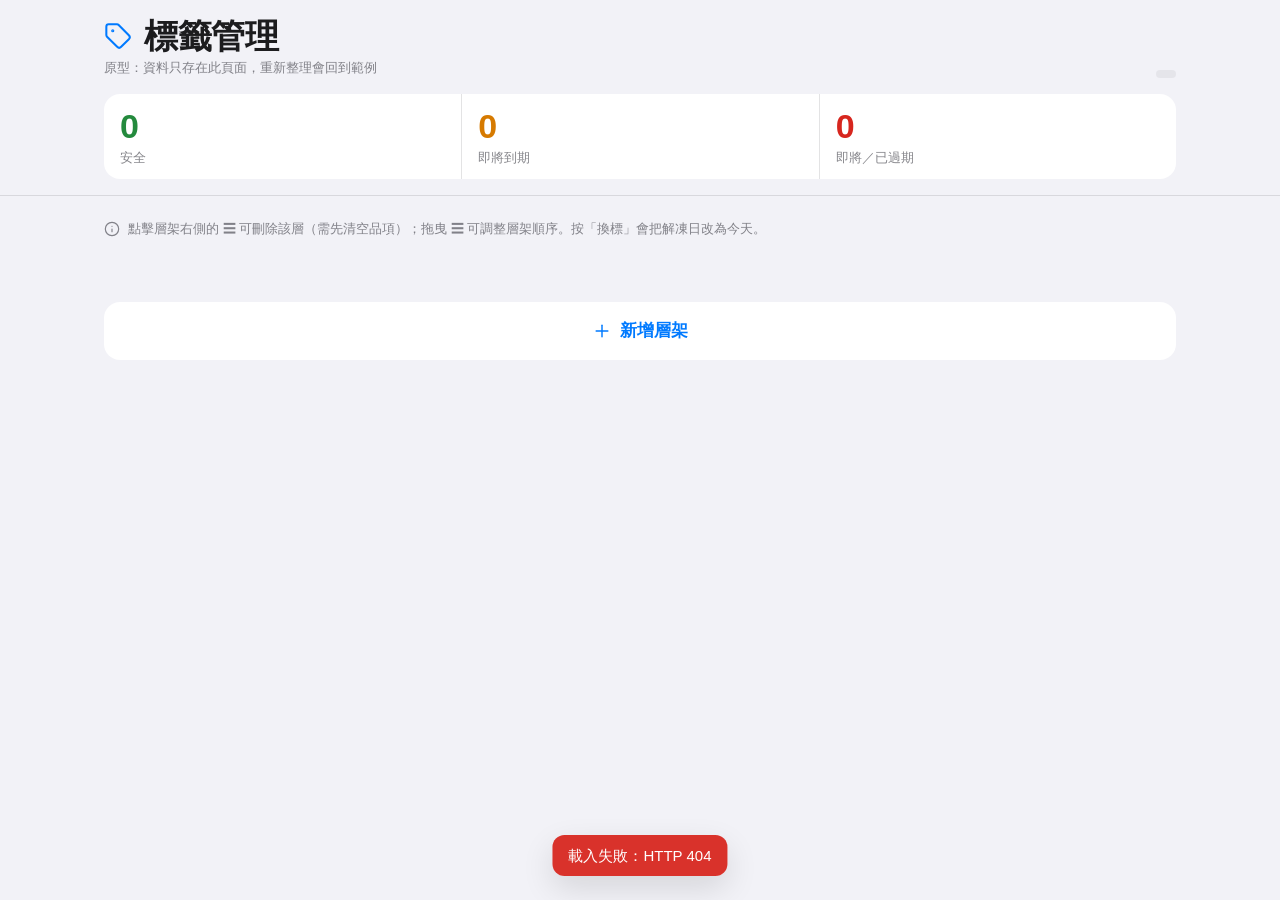
==== src/main/resources/static/index.html @ 20194723 "fix: 修復狀態統計計數邏輯 問題：render() 函數使用 it.status 計數，但 API 返回的狀態值為 "SAFE"、"WARN"、"FAIL"，而非 "green"、"yellow"" ====
<!DOCTYPE html>
<html lang="zh-TW">
<head>
<meta charset="UTF-8">
<meta name="viewport" content="width=device-width, initial-scale=1.0, viewport-fit=cover">
<meta name="color-scheme" content="light dark">
<title>標籤管理</title>
<style>
/* ---------- 色彩 Tokens（狀態色與黑色品名區為既定配色，不更動） ---------- */
:root{
  --bg:#F2F2F7;
  --surface:#FFFFFF;
  --surface-2:#F7F7FA;
  --label:#1C1C1E;
  --label-2:rgba(60,60,67,.62);
  --label-3:rgba(60,60,67,.32);
  --separator:rgba(60,60,67,.14);
  --fill:rgba(118,118,128,.10);
  --blue:#007AFF;
  --blue-d:#0062CC;
  --green:#34C759;  --green-d:#248A3D;
  --yellow:#FF9500; --yellow-d:#D67A00;
  --red:#FF3B30;    --red-d:#D7261E;
  --overlay:rgba(0,0,0,.25);
  --glass:rgba(255,255,255,.75);
  --radius-lg:16px;
  --radius-md:12px;
  --radius-sm:8px;
  --shadow-lift:0 12px 32px rgba(0,0,0,.12);
  color-scheme:light;
}
@media (prefers-color-scheme: dark){
  :root:not([data-theme="light"]){
    --bg:#1C1C1E;
    --surface:#2C2C2E;
    --surface-2:#242426;
    --label:#F2F2F7;
    --label-2:rgba(235,235,245,.62);
    --label-3:rgba(235,235,245,.30);
    --separator:rgba(84,84,88,.65);
    --fill:rgba(120,120,128,.24);
    --overlay:rgba(0,0,0,.4);
    --glass:rgba(44,44,46,.72);
    --shadow-lift:0 12px 32px rgba(0,0,0,.48);
    color-scheme:dark;
  }
}
:root[data-theme="dark"]{
  --bg:#1C1C1E;
  --surface:#2C2C2E;
  --surface-2:#242426;
  --label:#F2F2F7;
  --label-2:rgba(235,235,245,.62);
  --label-3:rgba(235,235,245,.30);
  --separator:rgba(84,84,88,.65);
  --fill:rgba(120,120,128,.24);
  --overlay:rgba(0,0,0,.4);
  --glass:rgba(44,44,46,.72);
  --shadow-lift:0 12px 32px rgba(0,0,0,.48);
  color-scheme:dark;
}

/* ---------- 基礎 ---------- */
*{box-sizing:border-box;margin:0;padding:0}
html,body{background:var(--bg)}
body{
  font-family:-apple-system,BlinkMacSystemFont,"SF Pro Display","SF Pro Text","PingFang TC","Noto Sans TC",sans-serif;
  font-size:16px;line-height:1.5;color:var(--label);
  -webkit-font-smoothing:antialiased;min-height:100vh;
}
button,input{font:inherit;color:inherit}
button{cursor:pointer;border:none;background:none;-webkit-tap-highlight-color:transparent}
button:focus-visible,input:focus-visible{outline:2px solid var(--blue);outline-offset:2px;border-radius:6px}
.hidden{display:none!important}
.busy button{pointer-events:none;opacity:.6}
.ico{width:20px;height:20px;flex:none;display:block}
.tabular{font-variant-numeric:tabular-nums}

/* ---------- 頂部 ---------- */
.topbar{
  position:sticky;top:0;z-index:50;background:var(--bg);
  border-bottom:.5px solid var(--separator);
  padding-top:env(safe-area-inset-top,0px);
}
.bar{max-width:1120px;margin:0 auto;padding:16px max(24px,env(safe-area-inset-right,0px)) 16px max(24px,env(safe-area-inset-left,0px));display:flex;flex-direction:column;gap:16px}
.title-row{display:flex;align-items:flex-end;justify-content:space-between;gap:16px;flex-wrap:wrap}
.brand{display:flex;align-items:center;gap:12px}
.brand .ico{color:var(--blue);width:28px;height:28px}
.brand h1{font-size:28px;line-height:34px;font-weight:700;letter-spacing:-.4px}
.proto{display:block;font-size:13px;color:var(--label-2);margin-top:2px}
.date{font-size:13px;font-weight:500;color:var(--label-2);background:var(--fill);padding:4px 10px;border-radius:var(--radius-sm);white-space:nowrap}

.counts{
  display:grid;grid-template-columns:repeat(3,1fr);
  background:var(--surface);border-radius:var(--radius-lg);overflow:hidden;
}
.count{padding:12px 16px;display:flex;flex-direction:column;gap:2px;align-items:flex-start}
.count + .count{border-left:.5px solid var(--separator)}
.count-num{font-size:28px;line-height:34px;font-weight:700;letter-spacing:-.4px;font-variant-numeric:tabular-nums}
.count-label{font-size:13px;color:var(--label-2)}
.count-num.green{color:var(--green-d)}
.count-num.yellow{color:var(--yellow-d)}
.count-num.red{color:var(--red-d)}

/* ---------- 主區 ---------- */
main{max-width:1120px;margin:0 auto;padding:24px max(24px,env(safe-area-inset-right,0px)) 64px max(24px,env(safe-area-inset-left,0px))}
.hint{display:flex;gap:8px;align-items:flex-start;font-size:13px;line-height:18px;color:var(--label-2);margin-bottom:24px}
.hint .ico{width:16px;height:16px;margin-top:1px}

#shelves{display:flex;flex-direction:column;gap:24px}
.empty{font-size:15px;color:var(--label-2);text-align:center;padding:48px 0}

/* 層架：分組列表樣式 */
.shelf{background:var(--surface);border-radius:var(--radius-lg);overflow:hidden;min-width:0}
.shelf-head{
  display:flex;align-items:center;justify-content:space-between;gap:12px;
  padding:12px 16px;border-bottom:.5px solid var(--separator);
}
.shelf-title{display:flex;align-items:baseline;gap:12px;min-width:0;flex-wrap:wrap}
.shelf-name{
  font-size:17px;font-weight:600;letter-spacing:-.2px;color:var(--label);
  background:transparent;border:0;border-bottom:1px solid transparent;border-radius:0;
  padding:4px 0;width:240px;max-width:100%;
}
.shelf-name:hover{border-bottom-color:var(--separator)}
.shelf-name:focus{border-bottom-color:var(--blue);outline:none}
.muted{font-size:13px;color:var(--label-2)}
.shelf-handle{
  width:32px;height:32px;display:grid;place-items:center;border-radius:var(--radius-sm);
  color:var(--label-2);cursor:grab;flex:none;
}
.shelf-handle:hover{background:var(--fill);color:var(--label)}
.shelf-handle:active{cursor:grabbing}
.shelf-handle .ico{width:20px;height:20px}
.shelf.dragging{opacity:.4}

.rack{
  padding:16px;display:flex;flex-wrap:wrap;gap:16px;min-height:188px;align-items:stretch;
  transition:background .2s ease;border-radius:0;
}
.rack.over{background:rgba(0,122,255,.06)}

/* 頁面切換：分段控制（iOS 風格） */
.pages{display:flex;align-items:center;gap:8px;margin:0 0 16px;overflow-x:auto;scrollbar-width:none}
.pages::-webkit-scrollbar{display:none}
.page-tab{
  flex:none;padding:6px 14px;border-radius:999px;background:var(--fill);
  color:var(--label-2);font-size:15px;font-weight:500;white-space:nowrap;
  transition:background .2s ease,color .2s ease,box-shadow .2s ease;
}
.page-tab{cursor:pointer;user-select:none}
.page-tab[aria-selected="true"]{background:var(--surface);color:var(--label);box-shadow:0 1px 3px rgba(0,0,0,.12)}
.pt-n{margin-left:6px;font-size:13px;opacity:.6}
.pt-input{
  width:7em;border:0;background:transparent;font:inherit;color:var(--label);
  text-align:center;outline:none;border-bottom:1px solid var(--blue);
}
.pt-input::placeholder{color:var(--label-3)}
.page-add{flex:none;padding:6px 12px;color:var(--blue);font-size:15px;font-weight:600;white-space:nowrap}
.page-del{flex:none;margin-left:auto;padding:6px 4px;color:var(--red-d);font-size:15px;font-weight:500;white-space:nowrap}

/* 品項卡：上方 30% 黑底白字；下方日期三行 */
.item-card{
  position:relative;
  width:200px;height:220px;max-width:100%;
  background:var(--surface);border:1.5px solid var(--separator);border-radius:var(--radius-md);
  overflow:hidden;display:flex;flex-direction:column;
  cursor:default;user-select:none;-webkit-user-select:none;-webkit-touch-callout:none;
  transition:opacity .2s ease,border-color .2s ease;
}
.item-card:hover{border-color:var(--label-3)}
.item-card.dragging{opacity:.4}
.item-card.green{border-color:rgba(52,199,89,.5)}
.item-card.yellow{border-color:rgba(255,149,0,.55)}
.item-card.red{border-color:rgba(255,59,48,.55)}

.ic-band{
  flex:0 0 30%;background:#000;color:#fff;
  display:flex;align-items:center;gap:8px;padding:0 4px 0 12px;min-width:0;
}
.ic-name{flex:1;min-width:0;font-size:16px;font-weight:600;line-height:1.3;white-space:nowrap;overflow:hidden}
.ic-label{font-size:13px;font-weight:500;opacity:.7}
.ic-spec{font-size:12px;font-weight:500;color:#8E8E93;white-space:nowrap}
.ic-x{
  width:28px;height:28px;display:grid;place-items:center;border-radius:50%;
  color:#fff;opacity:.6;flex:none;
}
.ic-x:hover{opacity:1;background:rgba(255,255,255,.14)}
.ic-x .ico{width:16px;height:16px}

.ic-body{flex:1;padding:12px;display:flex;flex-direction:column;justify-content:space-between;gap:8px;min-height:0}
.ic-dates{display:flex;flex-direction:column;gap:4px}
.ic-dates div{display:flex;align-items:baseline;gap:8px;font-size:13px;line-height:18px}
.ic-dates span{width:60px;flex:none;color:var(--label-2);white-space:nowrap}
.ic-dates b{font-weight:500;font-variant-numeric:tabular-nums;color:var(--label)}

.ic-foot{font-size:13px;font-weight:600;line-height:18px}
.ic-status.green{color:var(--green-d)}
.ic-status.yellow{color:var(--yellow-d)}
.ic-status.red{color:var(--red-d)}

.retag{
  width:100%;height:32px;border-radius:var(--radius-sm);
  background:var(--blue);color:#fff;font-size:15px;font-weight:600;
  transition:transform .15s ease,opacity .15s ease;
}
.retag:hover{background:var(--blue-d)}
.retag:active,.add-item:active,.add-shelf:active,.alert-btn:active,.text-btn:active{transform:scale(.97);opacity:.75}

.add-item{
  width:130px;height:220px;flex:none;
  border:1px dashed var(--label-3);border-radius:var(--radius-md);
  color:var(--blue);display:flex;flex-direction:column;align-items:center;justify-content:center;gap:8px;
  font-size:15px;font-weight:500;
  transition:transform .15s ease,background .2s ease;
}
.add-item:hover{background:rgba(0,122,255,.06)}

.add-shelf{
  width:100%;margin-top:24px;padding:16px;
  display:flex;align-items:center;justify-content:center;gap:8px;
  background:var(--surface);border-radius:var(--radius-lg);
  color:var(--blue);font-size:17px;font-weight:600;
  transition:transform .15s ease,opacity .15s ease;
}
.add-shelf:hover{background:var(--surface-2)}

/* ---------- 拖曳中的卡片與占位格 ---------- */
.slot{
  flex:none;border:1.5px dashed var(--label-3);border-radius:var(--radius-md);
  background:rgba(120,120,128,.08);
}
#drag-layer{position:fixed;inset:0;pointer-events:none;z-index:1500}
body.is-dragging,body.is-dragging *{user-select:none;-webkit-user-select:none;cursor:grabbing!important}
.lifted{
  position:fixed;left:0;top:0;margin:0;z-index:1500;
  transform-origin:0 0;pointer-events:none;
  box-shadow:0 22px 44px rgba(0,0,0,.28),0 6px 14px rgba(0,0,0,.18);
  transition:none;
}

/* ---------- 彈窗：底部面板（手機）／置中面板（桌面） ---------- */
.modal{
  position:fixed;inset:0;background:var(--overlay);
  backdrop-filter:blur(4px);-webkit-backdrop-filter:blur(4px);
  display:flex;align-items:flex-end;justify-content:center;z-index:1000;
  animation:fadeIn .25s ease-out;
}
.modal.closing{animation:fadeOut .2s ease-in forwards}
/* 玻璃面板：半透明、模糊背景、極淡白邊、柔和陰影 */
.sheet,.alert{
  background:var(--glass);
  backdrop-filter:blur(25px) saturate(180%);-webkit-backdrop-filter:blur(25px) saturate(180%);
  border:.5px solid rgba(255,255,255,.35);
  box-shadow:0 10px 36px rgba(0,0,0,.16);
  animation:modalIn .3s cubic-bezier(.34,1.3,.64,1);
}
.modal.closing .sheet,.modal.closing .alert{animation:modalOut .2s ease-in forwards}
@keyframes fadeIn{from{opacity:0}to{opacity:1}}
@keyframes fadeOut{from{opacity:1}to{opacity:0}}
@keyframes modalIn{from{opacity:0;transform:scale(.92)}to{opacity:1;transform:none}}
@keyframes modalOut{from{opacity:1;transform:none}to{opacity:0;transform:scale(.96)}}
.sheet{
  width:100%;max-width:520px;
  border-radius:20px 20px 0 0;
  padding-bottom:env(safe-area-inset-bottom,0px);overflow:hidden;
}
.sheet-bar{
  display:grid;grid-template-columns:1fr auto 1fr;align-items:center;
  padding:12px 16px;background:transparent;border-bottom:.5px solid var(--separator);
}
.sheet-bar h3{font-size:17px;font-weight:600;text-align:center}
.sheet-bar .text-btn:last-child{justify-self:end}
.text-btn{font-size:17px;color:var(--blue);padding:4px 0;border-radius:6px}
.text-btn.strong{font-weight:600}
.sheet-body{padding:16px;display:flex;flex-direction:column;gap:8px}
.group{background:var(--surface);border-radius:var(--radius-lg);overflow:hidden}
.field + .field{border-top:.5px solid var(--separator)}
.row{display:flex;align-items:center;gap:12px;padding:0 16px;min-height:48px}
.row label{font-size:16px;color:var(--label);white-space:nowrap;flex:none}
.row input{
  flex:1;min-width:0;border:0;background:transparent;font-size:16px;text-align:right;
  padding:12px 0;outline:none;color:var(--label);
}
.row input::placeholder{color:var(--label-3)}
.row input:focus{color:var(--label)}
.field:focus-within .row label{color:var(--blue)}
.unit{font-size:16px;color:var(--label-2);flex:none}
.err{display:block;font-size:13px;line-height:18px;color:var(--red-d);padding:0 16px 8px}
.err:empty{display:none}
.field.invalid .row input{color:var(--red-d)}
.hint-row{padding:8px 16px 0;font-size:13px;color:var(--label-2)}

/* 確認視窗：iOS Alert */
#ask{align-items:center;padding:16px}
.alert{min-width:270px;max-width:calc(100vw - 32px);border-radius:20px;overflow:hidden;text-align:center}
.alert-msg{padding:20px 16px;font-size:15px;line-height:1.4;white-space:nowrap;overflow:hidden;font-weight:600}
.alert-actions{display:grid;grid-template-columns:1fr 1fr;border-top:.5px solid var(--separator)}
.alert-btn{padding:12px 0;font-size:17px;color:var(--blue)}
.alert-btn + .alert-btn{border-left:.5px solid var(--separator)}
.alert-btn.strong{font-weight:600}
.alert-btn.destructive{color:var(--red-d)}

/* 提示：HUD 膠囊 */
.toast{
  position:fixed;left:50%;bottom:calc(24px + env(safe-area-inset-bottom,0px));
  transform:translateX(-50%);
  background:rgba(28,28,30,.92);color:#fff;
  padding:10px 16px;border-radius:var(--radius-md);
  font-size:15px;font-weight:500;line-height:1.4;text-align:center;
  max-width:calc(100vw - 32px);box-shadow:var(--shadow-lift);z-index:2000;
  transition:opacity .2s ease,transform .2s ease;
}
.toast.success{background:rgba(36,138,61,.94)}
.toast.error{background:rgba(215,38,30,.94)}
.toast.hidden{opacity:0;transform:translate(-50%,8px);pointer-events:none;display:block!important}

/* ---------- 桌面版 ---------- */
@media (min-width:640px){
  .modal{align-items:center;padding:24px}
  .sheet{border-radius:20px}
  .brand h1{font-size:34px;line-height:40px}
  .count-num{font-size:34px;line-height:40px}
}

/* ---------- 手機版 ---------- */
@media (max-width:600px){
  .bar{padding:12px 16px}
  main{padding:16px 16px 48px}
  .brand h1{font-size:24px;line-height:30px}
  .count{padding:12px}
  .count-num{font-size:24px;line-height:30px}
  .count-label{font-size:12px}
  .shelf-title{flex:1;min-width:0;flex-wrap:nowrap}
  .shelf-name{width:auto;flex:1;min-width:0}
  .shelf-head{flex-wrap:nowrap}
  .item-card{width:100%}
  .add-item{width:100%;height:auto;min-height:64px;flex-direction:row}
  .rack{padding:12px;gap:12px}
}
@media (prefers-reduced-motion:reduce){*{transition:none!important;animation:none!important}}
</style>
</head>
<body>

<header class="topbar">
  <div class="bar">
    <div class="title-row">
      <div>
        <div class="brand">
          <svg class="ico" viewBox="0 0 24 24" fill="none" stroke="currentColor" stroke-width="1.75" stroke-linecap="round" stroke-linejoin="round" aria-hidden="true"><path d="M12.586 2.586A2 2 0 0 0 11.172 2H4a2 2 0 0 0-2 2v7.172a2 2 0 0 0 .586 1.414l8.704 8.704a2.426 2.426 0 0 0 3.42 0l6.58-6.58a2.426 2.426 0 0 0 0-3.42z"/><circle cx="7.5" cy="7.5" r=".5" fill="currentColor"/></svg>
          <h1>標籤管理</h1>
        </div>
        <span class="proto">原型：資料只存在此頁面，重新整理會回到範例</span>
      </div>
      <div class="date" id="today"></div>
    </div>
    <div class="counts" role="group" aria-label="狀態統計">
      <div class="count"><span class="count-num green tabular" id="cnt-green">0</span><span class="count-label">安全</span></div>
      <div class="count"><span class="count-num yellow tabular" id="cnt-yellow">0</span><span class="count-label">即將到期</span></div>
      <div class="count"><span class="count-num red tabular" id="cnt-red">0</span><span class="count-label">即將／已過期</span></div>
    </div>
  </div>
</header>

<main>
  <p class="hint">
    <svg class="ico" viewBox="0 0 24 24" fill="none" stroke="currentColor" stroke-width="1.75" stroke-linecap="round" stroke-linejoin="round" aria-hidden="true"><circle cx="12" cy="12" r="10"/><path d="M12 16v-4"/><path d="M12 8h.01"/></svg>
    <span>點擊層架右側的 ☰ 可刪除該層（需先清空品項）；拖曳 ☰ 可調整層架順序。按「換標」會把解凍日改為今天。</span>
  </p>
  <nav class="pages" id="pages" aria-label="頁面"></nav>
  <div id="shelves"></div>
  <button id="btn-add-shelf" class="add-shelf" type="button">
    <svg class="ico" viewBox="0 0 24 24" fill="none" stroke="currentColor" stroke-width="1.75" stroke-linecap="round" stroke-linejoin="round" aria-hidden="true"><path d="M5 12h14"/><path d="M12 5v14"/></svg>
    <span>新增層架</span>
  </button>
</main>

<!-- 新增層架（先命名才建立） -->
<div id="shelf-modal" class="modal hidden" role="dialog" aria-modal="true" aria-labelledby="shelf-title">
  <div class="sheet">
    <div class="sheet-bar">
      <button type="button" class="text-btn" data-close-shelf>取消</button>
      <h3 id="shelf-title">新增層架</h3>
      <button type="submit" form="shelf-form" class="text-btn strong">建立</button>
    </div>
    <form id="shelf-form" class="sheet-body" novalidate>
      <div class="group">
        <div class="field">
          <div class="row">
            <label for="s-name">將此層架命名為</label>
            <input id="s-name" maxlength="20" placeholder="例如：冷藏上層" autocomplete="off">
          </div>
          <small class="err" id="e-shelf"></small>
        </div>
      </div>
    </form>
  </div>
</div>

<!-- 新增品項 -->
<div id="add" class="modal hidden" role="dialog" aria-modal="true" aria-labelledby="add-title">
  <div class="sheet">
    <div class="sheet-bar">
      <button type="button" class="text-btn" data-close>取消</button>
      <h3 id="add-title">新增品項</h3>
      <button type="submit" form="add-form" class="text-btn strong">新增</button>
    </div>
    <form id="add-form" class="sheet-body" novalidate>
      <div class="group">
        <div class="field">
          <div class="row">
            <label for="f-name">品名</label>
            <input id="f-name" maxlength="30" placeholder="例如：火腿、BBQ醬" autocomplete="off">
          </div>
          <small class="err" id="e-name"></small>
        </div>
        <div class="field">
          <div class="row">
            <label for="f-thaw">解凍天數（解）</label>
            <input id="f-thaw" type="text" inputmode="numeric" maxlength="3" value="1">
            <span class="unit">天</span>
          </div>
          <small class="err" id="e-thaw"></small>
        </div>
        <div class="field">
          <div class="row">
            <label for="f-keep">保存天數（放）</label>
            <input id="f-keep" type="text" inputmode="numeric" maxlength="3" value="2">
            <span class="unit">天</span>
          </div>
          <small class="err" id="e-keep"></small>
        </div>
      </div>
    </form>
  </div>
</div>

<!-- 確認視窗 -->
<div id="ask" class="modal hidden" role="dialog" aria-modal="true">
  <div class="alert">
    <p id="ask-msg" class="alert-msg"></p>
    <div class="alert-actions">
      <button id="ask-cancel" class="alert-btn" type="button">取消</button>
      <button id="ask-ok" class="alert-btn strong" type="button">確定</button>
    </div>
  </div>
</div>

<div id="drag-layer"></div>
<div id="toast" class="toast hidden" role="status"></div>

<script>
(function () {
  const $ = s => document.querySelector(s);
  const pad = n => String(n).padStart(2, '0');
  const DAY = 864e5;
  const esc = s => String(s).replace(/[&<>"']/g, c => ({'&':'&amp;','<':'&lt;','>':'&gt;','"':'&quot;',"'":'&#39;'}[c]));

  const svg = body => `<svg class="ico" viewBox="0 0 24 24" fill="none" stroke="currentColor" stroke-width="1.75" stroke-linecap="round" stroke-linejoin="round" aria-hidden="true">${body}</svg>`;
  const ICON = {
    plus: svg('<path d="M5 12h14"/><path d="M12 5v14"/>'),
    x: svg('<path d="M18 6 6 18"/><path d="m6 6 12 12"/>'),
    handle: svg('<path d="M4 7h16"/><path d="M4 12h16"/><path d="M4 17h16"/>'),
  };

  /* ---------- API 資料（由後端提供） ---------- */
  let todayStr = '';
  let shelves = [];
  let items = [];

  async function apiCall(method, url, body = null) {
    const opts = {
      method,
      headers: { 'Content-Type': 'application/json' }
    };
    if (body) opts.body = JSON.stringify(body);
    const res = await fetch(url, opts);
    if (!res.ok) {
      const err = await res.json().catch(() => ({}));
      throw new Error(err.error || err.message || `HTTP ${res.status}`);
    }
    if (res.status === 204 || res.headers.get('content-length') === '0') {
      return null;
    }
    return res.json();
  }

  async function loadData() {
    try {
      const [shelfData, statusData] = await Promise.all([
        apiCall('GET', '/api/shelves'),
        apiCall('GET', '/api/status/summary'),
      ]);
      todayStr = statusData.today;
      shelves = shelfData;
      items = shelfData.flatMap(s => s.items || []);
      render();
    } catch (err) {
      toast(`載入失敗：${err.message}`, 'error');
    }
  }

  setInterval(() => loadData(), 60000);

  let shelfDragId = null;
  let busy = false;
  let addShelfId = null;

  /* ---------- 操作輔助 ---------- */
  let toastTimer = null;
  function toast(msg, type = 'info') {
    const el = $('#toast');
    el.textContent = msg;
    el.className = `toast ${type}`;
    clearTimeout(toastTimer);
    toastTimer = setTimeout(() => { el.className = 'toast hidden'; }, 2800);
  }

  async function run(fn) {
    if (busy) return;
    busy = true;
    document.body.classList.add('busy');
    try {
      await fn();
    } catch (err) {
      toast(err.message || '操作失敗', 'error');
      busy = false;
      document.body.classList.remove('busy');
      return;
    }
    busy = false;
    document.body.classList.remove('busy');
    await loadData();
  }

  // 確認視窗文字不換行：放不下就逐步縮小字級，仍不夠則省略
  function fitAlert() {
    const el = $('#ask-msg');
    let fs = 15;
    el.style.fontSize = fs + 'px';
    while (el.scrollWidth > el.clientWidth && fs > 11) {
      fs -= 1;
      el.style.fontSize = fs + 'px';
    }
  }

  // 彈窗開關：開啟淡入＋縮放；關閉淡出＋微縮。關閉期間鎖住背景捲動
  function showModal(el) {
    clearTimeout(el._hideT);
    el.classList.remove('closing', 'hidden');
    document.body.style.overflow = 'hidden';
  }
  function hideModal(el) {
    if (el.classList.contains('hidden') || el.classList.contains('closing')) return;
    el.classList.add('closing');
    el._hideT = setTimeout(() => {
      el.classList.remove('closing');
      el.classList.add('hidden');
      document.body.style.overflow = '';
    }, 200);
  }

  function ask(msg, okText) {
    return new Promise(resolve => {
      $('#ask-msg').textContent = msg;
      const okBtn = $('#ask-ok');
      const cancelBtn = $('#ask-cancel');
      okBtn.textContent = okText;
      okBtn.classList.toggle('destructive', okText === '刪除');
      showModal($('#ask'));
      fitAlert();
      okBtn.focus();
      const done = v => {
        hideModal($('#ask'));
        okBtn.onclick = null;
        cancelBtn.onclick = null;
        resolve(v);
      };
      okBtn.onclick = () => done(true);
      cancelBtn.onclick = () => done(false);
    });
  }

  async function moveItem(id, targetShelfId, targetIndex) {
    const item = items.find(i => i.id === id);
    if (!item) return;

    await apiCall('PUT', '/api/items/move', {
      itemId: id,
      targetShelfId,
      targetIndex
    });

    const shelfData = await apiCall('GET', '/api/shelves');
    shelves = shelfData;
    items = shelfData.flatMap(s => s.items || []);
  }


  function render() {
    $('#today').textContent = `今天 ${todayStr.slice(5).replace('-', '/')}`;

    const c = { green: 0, yellow: 0, red: 0 };
    items.forEach(it => {
      const key = it.statusColor.toLowerCase();
      c[key]++;
    });
    $('#cnt-green').textContent = c.green;
    $('#cnt-yellow').textContent = c.yellow;
    $('#cnt-red').textContent = c.red;

    const box = $('#shelves');
    box.innerHTML = '';

    shelves.forEach(s => {
      const list = items.filter(it => it.shelfId === s.id);
      const sec = document.createElement('section');
      sec.className = 'shelf';
      sec.dataset.shelfId = s.id;
      sec.innerHTML = `
        <div class="shelf-head">
          <div class="shelf-title">
            <input class="shelf-name" maxlength="20" value="${esc(s.name)}" aria-label="層架名稱" title="點擊可改名">
          </div>
          <button type="button" class="shelf-handle" title="拖曳可調整順序；點擊可刪除此層" aria-label="拖曳排序或刪除此層">${ICON.handle}</button>
        </div>
        <div class="rack" data-shelf-id="${esc(s.id)}"></div>`;

      // 改名：不可留空
      const nameIn = sec.querySelector('.shelf-name');
      nameIn.addEventListener('change', () => {
        const v = nameIn.value.trim();
        if (!v) {
          toast('層架名稱不可為空', 'error');
          nameIn.value = s.name;
          return;
        }
        run(async () => {
          await apiCall('PUT', `/api/shelves/${s.id}/name`, { name: v });
        });
      });
      nameIn.addEventListener('keydown', e => { if (e.key === 'Enter') nameIn.blur(); });

      const handle = sec.querySelector('.shelf-handle');

      // 刪除層架：點擊 ☰；有品項時擋下
      handle.addEventListener('click', async () => {
        if (suppressClick) return;
        if (list.length) {
          toast(`「${s.name}」仍有 ${list.length} 個品項，請先移走或刪除`, 'error');
          return;
        }
        if (!await ask(`確定要刪除「${s.name}」嗎？`, '刪除')) return;
        await run(async () => {
          await apiCall('DELETE', `/api/shelves/${s.id}`);
          toast(`已刪除「${s.name}」`, 'success');
        });
      });

      // 品項陳列區
      const rack = sec.querySelector('.rack');
      list.forEach(it => rack.appendChild(itemCard(it)));

      const add = document.createElement('button');
      add.type = 'button';
      add.className = 'add-item';
      add.innerHTML = `${ICON.plus}<span>新增品項</span>`;
      add.addEventListener('click', () => openAdd(s.id, s.name));
      rack.appendChild(add);

      box.appendChild(sec);
    });

    if (shelves.length === 0) {
      box.innerHTML = '<p class="empty">目前沒有層架，請點下方「新增層架」。</p>';
    }
    fitNames();
  }


  // 名稱不換行：太長就逐步縮小字級，直到放得進一行
  function fitNames() {
    document.querySelectorAll('.ic-name').forEach(el => {
      let fs = 16;
      el.style.fontSize = fs + 'px';
      while (el.scrollWidth > el.clientWidth && fs > 10) {
        fs -= 1;
        el.style.fontSize = fs + 'px';
      }
    });
  }

  function itemCard(it) {
    const c = document.createElement('div');
    c.className = `item-card ${it.status}`;
    c.dataset.id = it.id;
    c.innerHTML = `
      <div class="ic-band">
        <span class="ic-name" title="${esc(it.name)}"><span class="ic-label">品名：</span>${esc(it.name)} <span class="ic-spec">解${it.thawDays}放${it.keepDays}</span></span>
        <button type="button" class="ic-x" title="刪除品項" aria-label="刪除 ${esc(it.name)}">${ICON.x}</button>
      </div>
      <div class="ic-body">
        <div class="ic-dates">
          <div><span>解凍日期</span><b>${it.thawDate.slice(5).replace('-', '/')}</b></div>
          <div><span>使用日期</span><b>${it.openDate.slice(5).replace('-', '/')}</b></div>
          <div><span>丟棄日期</span><b>${it.discardDate.slice(5).replace('-', '/')}</b></div>
        </div>
        <div>
          <button type="button" class="retag">換標</button>
        </div>
        <div class="ic-foot"><span class="ic-status ${it.status}">${it.statusText}</span></div>
      </div>`;

    c.querySelector('.retag').addEventListener('click', async () => {
      if (!await ask(`將「${it.name}」換標為今天（${todayStr}）？`, '換標')) return;
      await run(async () => {
        await apiCall('PUT', `/api/items/${it.id}/retag`);
        toast(`已完成「${it.name}」換標`, 'success');
      });
    });

    const delItem = async () => {
      if (!await ask(`確定要刪除品項「${it.name}」嗎？`, '刪除')) return;
      await run(async () => {
        await apiCall('DELETE', `/api/items/${it.id}`);
        toast(`已刪除「${it.name}」`, 'success');
      });
    };
    c.querySelector('.ic-x').addEventListener('click', delItem);
    return c;
  }

  /* ---------- 新增品項 ---------- */
  function openAdd(shelfId, shelfName) {
    addShelfId = shelfId;
    $('#add-title').textContent = `新增至「${shelfName}」`;
    $('#f-name').value = '';
    $('#f-thaw').value = '1';
    $('#f-keep').value = '2';
    showErrors({});
    showModal($('#add'));
    setTimeout(() => $('#f-name').focus(), 0);
  }
  function closeAdd() {
    hideModal($('#add'));
  }
  function showErrors(errs) {
    $('#e-name').textContent = errs.name || '';
    $('#e-thaw').textContent = errs.thaw || '';
    $('#e-keep').textContent = errs.keep || '';
    $('#f-name').closest('.field').classList.toggle('invalid', !!errs.name);
    $('#f-thaw').closest('.field').classList.toggle('invalid', !!errs.thaw);
    $('#f-keep').closest('.field').classList.toggle('invalid', !!errs.keep);
  }

  $('#add-form').addEventListener('submit', async e => {
    e.preventDefault();
    const name = $('#f-name').value.trim();
    const thawS = $('#f-thaw').value.trim();
    const keepS = $('#f-keep').value.trim();
    const errs = {};
    if (!name) errs.name = '請輸入品名';
    else if ([...name].length > 30) errs.name = '品名最多 30 個字';
    if (!/^\d+$/.test(thawS) || +thawS > 30) errs.thaw = '解凍天數請填 0–30 的整數';
    if (!/^\d+$/.test(keepS) || +keepS > 365) errs.keep = '保存天數請填 0–365 的整數';
    showErrors(errs);
    if (Object.keys(errs).length) return;

    const shelfId = addShelfId;
    closeAdd();
    await run(async () => {
      await apiCall('POST', `/api/shelves/${shelfId}/items`, {
        name,
        thawDays: +thawS,
        keepDays: +keepS
      });
      toast(`已新增「${name}」`, 'success');
    });
  });

  document.querySelectorAll('[data-close]').forEach(b => b.addEventListener('click', closeAdd));
  $('#ask').addEventListener('click', e => { if (e.target.id === 'ask') $('#ask-cancel').click(); });
  $('#add').addEventListener('click', e => { if (e.target.id === 'add') closeAdd(); });
  ['#f-name', '#f-thaw', '#f-keep'].forEach(sel => {
    $(sel).addEventListener('input', () => showErrors({}));
  });

  /* ---------- 新增層架（先命名才建立） ---------- */
  function openShelfModal() {
    $('#s-name').value = '';
    $('#e-shelf').textContent = '';
    $('#s-name').closest('.field').classList.remove('invalid');
    showModal($('#shelf-modal'));
    setTimeout(() => $('#s-name').focus(), 0);
  }
  function closeShelfModal() {
    hideModal($('#shelf-modal'));
  }

  $('#btn-add-shelf').addEventListener('click', openShelfModal);
  document.querySelectorAll('[data-close-shelf]').forEach(b => b.addEventListener('click', closeShelfModal));
  $('#shelf-modal').addEventListener('click', e => { if (e.target.id === 'shelf-modal') closeShelfModal(); });
  $('#s-name').addEventListener('input', () => {
    $('#e-shelf').textContent = '';
    $('#s-name').closest('.field').classList.remove('invalid');
  });

  $('#shelf-form').addEventListener('submit', async e => {
    e.preventDefault();
    const name = $('#s-name').value.trim();
    let err = '';
    if (!name) err = '請輸入層架名稱';
    else if ([...name].length > 20) err = '層架名稱最多 20 個字';
    if (err) {
      $('#e-shelf').textContent = err;
      $('#s-name').closest('.field').classList.add('invalid');
      return;
    }
    closeShelfModal();
    await run(async () => {
      await apiCall('POST', '/api/shelves', { name });
      toast(`已新增「${name}」`, 'success');
    });
    const all = document.querySelectorAll('.shelf');
    if (all.length) all[all.length - 1].scrollIntoView({ behavior: 'smooth', block: 'center' });
  });

  /* ---------- 層架拖曳放置：依指標位置決定插入順序 ---------- */
  /* ---------- 拖曳（卡片與層架）：指標事件＋自動捲動 ----------
     觸控：長按 450ms 拉起；滑鼠：按住移動即拉起。
     拖曳中：被拖物以 fixed 圖層跟隨指標，原位留下虛線占位格；其他項目以 FLIP 滑開。
     位置判斷用版面座標（offset），不受滑動動畫影響；靠近畫面上下邊緣會自動捲動。 */
  const dragLayer = $('#drag-layer');
  const LONG_PRESS_MS = 450;
  const LIFT_SCALE = 1.12;
  const EDGE = 90;          // 距離畫面上下邊緣多少 px 開始自動捲動
  const MAX_SCROLL = 18;    // 每幀最多捲動的 px
  let pend = null;          // 按下後尚未確定是拖曳或捲動
  let drag = null;          // 拖曳中
  let suppressClick = false;

  function cancelPend() {
    if (pend && pend.timer) clearTimeout(pend.timer);
    pend = null;
  }

  // 版面座標：相對於 body，不含 transform（動畫中也穩定）
  function layoutBox(el) {
    let x = 0, y = 0, n = el;
    while (n && n !== document.body) { x += n.offsetLeft; y += n.offsetTop; n = n.offsetParent; }
    return { x, y, w: el.offsetWidth, h: el.offsetHeight };
  }
  function toLayout(clientX, clientY) {
    const o = document.body.getBoundingClientRect();
    return { x: clientX + scrollX - o.left - scrollX, y: clientY + scrollY - o.top - scrollY };
  }

  // 其他卡片位置改變時，從舊位置滑到新位置（FLIP）
  function flip(mutate, sel = '.item-card') {
    const els = [...document.querySelectorAll(`${sel}:not(.lifted):not(.dragging)`)];
    const first = new Map(els.map(c => [c, c.getBoundingClientRect()]));
    mutate();
    els.forEach(c => {
      const a = first.get(c);
      const b = c.getBoundingClientRect();
      const dx = a.left - b.left;
      const dy = a.top - b.top;
      if (Math.abs(dx) < 0.5 && Math.abs(dy) < 0.5) return;
      c.animate(
        [{ transform: `translate(${dx}px, ${dy}px)` }, { transform: 'translate(0, 0)' }],
        { duration: 280, easing: 'cubic-bezier(.2,.8,.2,1)' }
      );
    });
  }

  // 卡片：指標在層架內時，插入點為其後的卡片（或「新增品項」按鈕）
  function insertPointFor(rack, lx, ly) {
    for (const c of rack.querySelectorAll('.item-card')) {
      const b = layoutBox(c);
      if (ly < b.y) return c;
      if (ly <= b.y + b.h && lx < b.x + b.w / 2) return c;
    }
    return rack.querySelector('.add-item');
  }

  // 層架：指標在哪一層的中線之上，就插在那層之前
  function shelfBefore(ly) {
    for (const s of document.querySelectorAll('#shelves > .shelf:not(.lifted)')) {
      const b = layoutBox(s);
      if (ly < b.y + b.h / 2) return s;
    }
    return null;
  }

  function placeSlot(d, container, before, sel) {
    if (d.slot.parentNode === container && d.slot.nextSibling === before) return;
    flip(() => container.insertBefore(d.slot, before), sel);
  }

  function setOver(d, rack) {
    if (d.overRack === rack) return;
    if (d.overRack) d.overRack.classList.remove('over');
    if (rack) rack.classList.add('over');
    d.overRack = rack;
  }

  function place(d) {
    const lp = toLayout(d.px, d.py);
    if (d.kind === 'shelf') {
      placeSlot(d, $('#shelves'), shelfBefore(lp.y), '.shelf');
      return;
    }
    const under = document.elementFromPoint(d.px, d.py);
    const rack = under ? under.closest('.rack') : null;
    if (rack) {
      placeSlot(d, rack, insertPointFor(rack, lp.x, lp.y), '.item-card');
    } else {
      placeSlot(d, d.parent0, d.before0, '.item-card');   // 不在任何層架上：回到原位
    }
    setOver(d, rack);
  }

  // 每幀：自動捲動、跟隨指標、更新占位格
  function tick() {
    if (!drag) return;
    drag.raf = requestAnimationFrame(tick);
    let dy = 0;
    if (drag.py < EDGE) dy = -MAX_SCROLL * (EDGE - drag.py) / EDGE;
    else if (drag.py > innerHeight - EDGE) dy = MAX_SCROLL * (drag.py - (innerHeight - EDGE)) / EDGE;
    if (dy) window.scrollBy(0, dy);
    const s = drag.scale;
    drag.el.style.transform =
      `translate3d(${drag.px - drag.offX * s}px, ${drag.py - drag.offY * s}px, 0) scale(${s})`;
    place(drag);
  }

  function beginLift(kind, el, x, y, rect) {
    const cs = getComputedStyle(el);
    const parent0 = el.parentNode;
    const before0 = el.nextSibling;
    const slot = document.createElement('div');
    slot.className = 'slot';
    slot.style.width = rect.width + 'px';
    slot.style.height = rect.height + 'px';
    if (kind === 'shelf') {
      slot.style.borderRadius = 'var(--radius-lg)';
      slot.style.margin = cs.margin;
    }
    parent0.insertBefore(slot, el);          // 占位格先佔住原位，版面不跳動
    el.style.width = rect.width + 'px';
    el.style.height = rect.height + 'px';
    el.style.left = '0px';
    el.style.top = '0px';
    el.classList.add('lifted');
    dragLayer.appendChild(el);
    document.body.classList.add('is-dragging');
    drag = {
      kind, el, slot, parent0, before0,
      scale: kind === 'item' ? LIFT_SCALE : 1,
      offX: x - rect.left, offY: y - rect.top,
      px: x, py: y, raf: null, overRack: null,
    };
    tick();
  }

  function endDrag() {
    const d = drag;
    drag = null;
    if (d.raf != null) cancelAnimationFrame(d.raf);
    setOver(d, null);
    document.body.classList.remove('is-dragging');
    suppressClick = true;                    // 拖曳結束後不要觸發層架 ☰ 的刪除點擊
    setTimeout(() => { suppressClick = false; }, 300);

    const r = d.slot.getBoundingClientRect();
    const settle = d.el.animate(
      [
        { transform: d.el.style.transform },
        { transform: `translate3d(${r.left}px, ${r.top}px, 0) scale(1)` },
      ],
      { duration: 360, easing: 'cubic-bezier(.34,1.4,.64,1)' }
    );
    settle.onfinish = () => {
      let idx = 0;
      for (let n = d.slot.previousSibling; n; n = n.previousSibling) {
        if (n.classList && n.classList.contains(d.kind === 'item' ? 'item-card' : 'shelf')) idx++;
      }
      const id = d.el.dataset.id || d.el.dataset.shelfId;
      const shelfId = d.kind === 'item' ? d.slot.parentNode.dataset.shelfId : null;
      d.el.remove();
      d.slot.remove();
      if (d.kind === 'item') {
        run(async () => {
          await moveItem(id, shelfId, idx);
        });
      } else {
        run(async () => {
          await apiCall('PUT', '/api/shelves/move', {
            shelfId: id,
            targetIndex: idx
          });
          const shelfData = await apiCall('GET', '/api/shelves');
          shelves = shelfData;
          items = shelfData.flatMap(s => s.items || []);
        });
      }
    };
  }

  function onDown(e) {
    if (drag || e.button !== 0) return;
    let kind, el;
    const handle = e.target.closest('.shelf-handle');
    if (handle) {
      kind = 'shelf';
      el = handle.closest('.shelf');
    } else {
      if (e.target.closest('button, input, textarea')) return;   // 按鈕與輸入框照常運作
      el = e.target.closest('.item-card');
      if (!el) return;
      kind = 'item';
    }
    cancelPend();
    pend = {
      kind, el, id: e.pointerId, type: e.pointerType,
      sx: e.clientX, sy: e.clientY, x: e.clientX, y: e.clientY,
      rect: el.getBoundingClientRect(), timer: null,
    };
    if (e.pointerType !== 'mouse') {
      pend.timer = setTimeout(() => {       // 觸控：長按才拉起（否則是捲動）
        const p = pend;
        if (!p) return;
        pend = null;
        if (navigator.vibrate) navigator.vibrate(10);
        beginLift(p.kind, p.el, p.x, p.y, p.rect);
      }, LONG_PRESS_MS);
    }
  }

  function onWinMove(e) {
    if (drag) {
      drag.px = e.clientX;
      drag.py = e.clientY;
      return;
    }
    if (!pend || e.pointerId !== pend.id) return;
    pend.x = e.clientX;
    pend.y = e.clientY;
    const dist = Math.hypot(e.clientX - pend.sx, e.clientY - pend.sy);
    if (pend.type === 'mouse' && dist > 4) {
      const p = pend;
      cancelPend();
      beginLift(p.kind, p.el, p.x, p.y, p.rect);
    } else if (pend.type !== 'mouse' && dist > 10) {
      cancelPend();                          // 觸控移動 = 捲動，不是拖曳
    }
  }

  function onWinUp(e) {
    if (pend && e.pointerId === pend.id) cancelPend();
    if (drag) endDrag();
  }

  const shelvesEl = $('#shelves');
  shelvesEl.addEventListener('pointerdown', onDown);
  shelvesEl.addEventListener('contextmenu', e => {
    if (e.target.closest('.item-card, .shelf-handle')) e.preventDefault();
  });
  window.addEventListener('pointermove', onWinMove);
  window.addEventListener('pointerup', onWinUp);
  window.addEventListener('pointercancel', onWinUp);
  window.addEventListener('touchmove', e => { if (drag) e.preventDefault(); }, { passive: false });

  /* ---------- 鍵盤 ---------- */
  document.addEventListener('keydown', e => {
    if (e.key !== 'Escape') return;
    if (!$('#ask').classList.contains('hidden')) $('#ask-cancel').click();
    else if (!$('#shelf-modal').classList.contains('hidden')) closeShelfModal();
    else if (!$('#add').classList.contains('hidden')) closeAdd();
  });

  loadData();
})();
</script>
</body>
</html>
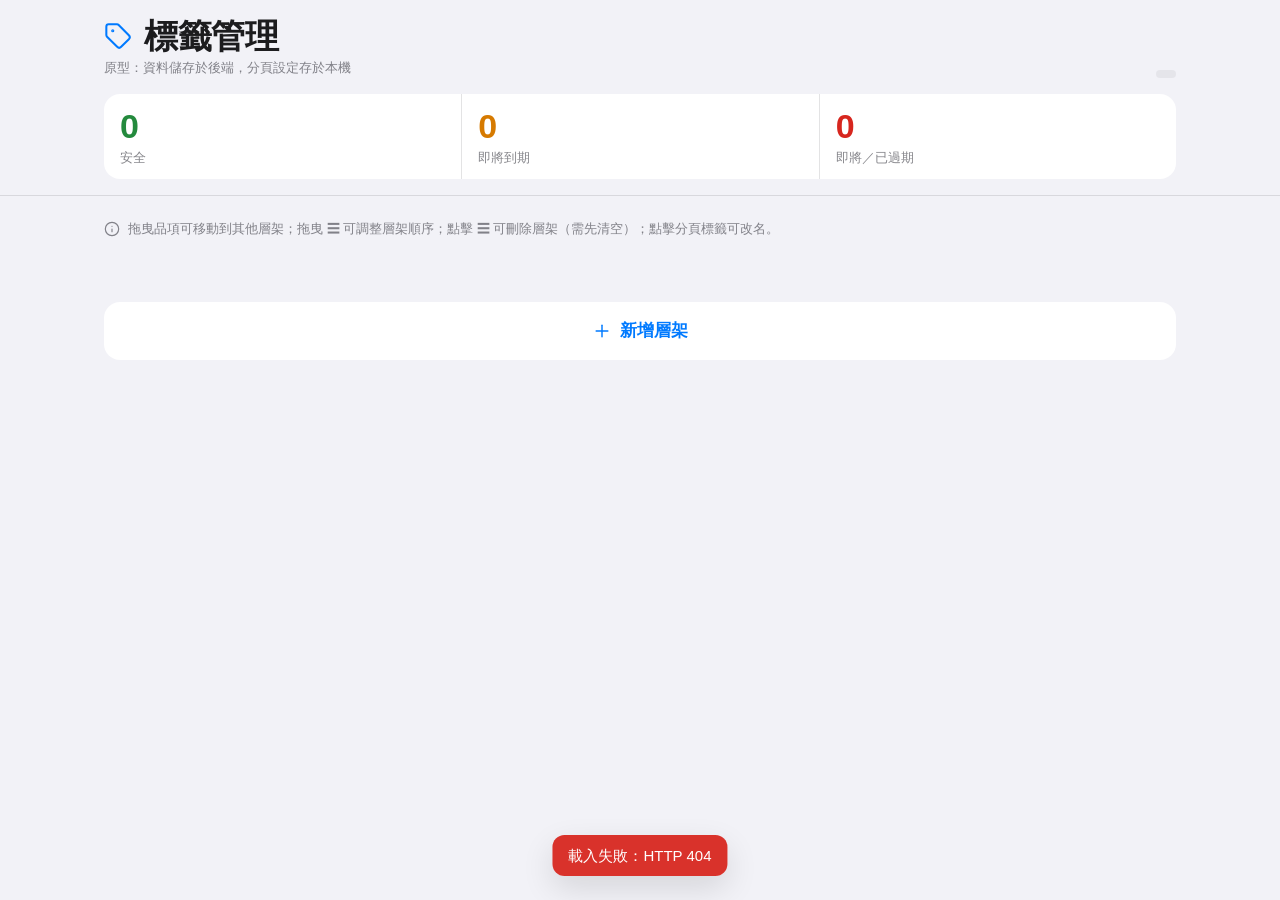
==== commit 3c3fb155: "fix: 修復層架拖曳全局索引計算錯誤 - endDrag 計算層架新位置時改用全局 shelves 陣列索引   （而非頁面相對索引），解決多分頁環境下拖曳後位置錯亂的問題 - 新增 +/- ste" ====
--- a/src/main/resources/static/index.html
+++ b/src/main/resources/static/index.html
@@ -6,7 +6,7 @@
 <meta name="color-scheme" content="light dark">
 <title>標籤管理</title>
 <style>
-/* ---------- 色彩 Tokens（狀態色與黑色品名區為既定配色，不更動） ---------- */
+/* ---------- 色彩 Tokens ---------- */
 :root{
   --bg:#F2F2F7;
   --surface:#FFFFFF;
@@ -110,7 +110,7 @@
 #shelves{display:flex;flex-direction:column;gap:24px}
 .empty{font-size:15px;color:var(--label-2);text-align:center;padding:48px 0}
 
-/* 層架：分組列表樣式 */
+/* 層架 */
 .shelf{background:var(--surface);border-radius:var(--radius-lg);overflow:hidden;min-width:0}
 .shelf-head{
   display:flex;align-items:center;justify-content:space-between;gap:12px;
@@ -140,15 +140,15 @@
 }
 .rack.over{background:rgba(0,122,255,.06)}
 
-/* 頁面切換：分段控制（iOS 風格） */
+/* 分頁 */
 .pages{display:flex;align-items:center;gap:8px;margin:0 0 16px;overflow-x:auto;scrollbar-width:none}
 .pages::-webkit-scrollbar{display:none}
 .page-tab{
   flex:none;padding:6px 14px;border-radius:999px;background:var(--fill);
   color:var(--label-2);font-size:15px;font-weight:500;white-space:nowrap;
   transition:background .2s ease,color .2s ease,box-shadow .2s ease;
-}
-.page-tab{cursor:pointer;user-select:none}
+  cursor:pointer;user-select:none;
+}
 .page-tab[aria-selected="true"]{background:var(--surface);color:var(--label);box-shadow:0 1px 3px rgba(0,0,0,.12)}
 .pt-n{margin-left:6px;font-size:13px;opacity:.6}
 .pt-input{
@@ -156,19 +156,25 @@
   text-align:center;outline:none;border-bottom:1px solid var(--blue);
 }
 .pt-input::placeholder{color:var(--label-3)}
-.page-add{flex:none;padding:6px 12px;color:var(--blue);font-size:15px;font-weight:600;white-space:nowrap}
-.page-del{flex:none;margin-left:auto;padding:6px 4px;color:var(--red-d);font-size:15px;font-weight:500;white-space:nowrap}
-
-/* 品項卡：上方 30% 黑底白字；下方日期三行 */
+.page-add{
+  flex:none;padding:6px 14px;border-radius:999px;
+  color:var(--blue);font-size:18px;font-weight:600;white-space:nowrap;
+  background:var(--fill);transition:background .2s ease;
+}
+.page-add:hover{background:rgba(0,122,255,.12)}
+.page-del{flex:none;padding:6px 10px;color:var(--red-d);font-size:13px;font-weight:500;white-space:nowrap;margin-left:auto}
+
+/* 品項卡 */
 .item-card{
   position:relative;
   width:200px;height:220px;max-width:100%;
   background:var(--surface);border:1.5px solid var(--separator);border-radius:var(--radius-md);
   overflow:hidden;display:flex;flex-direction:column;
-  cursor:default;user-select:none;-webkit-user-select:none;-webkit-touch-callout:none;
+  cursor:grab;user-select:none;-webkit-user-select:none;-webkit-touch-callout:none;
   transition:opacity .2s ease,border-color .2s ease;
 }
 .item-card:hover{border-color:var(--label-3)}
+.item-card:active{cursor:grabbing}
 .item-card.dragging{opacity:.4}
 .item-card.green{border-color:rgba(52,199,89,.5)}
 .item-card.yellow{border-color:rgba(255,149,0,.55)}
@@ -213,6 +219,7 @@
   color:var(--blue);display:flex;flex-direction:column;align-items:center;justify-content:center;gap:8px;
   font-size:15px;font-weight:500;
   transition:transform .15s ease,background .2s ease;
+  cursor:pointer;
 }
 .add-item:hover{background:rgba(0,122,255,.06)}
 
@@ -225,7 +232,7 @@
 }
 .add-shelf:hover{background:var(--surface-2)}
 
-/* ---------- 拖曳中的卡片與占位格 ---------- */
+/* 拖曳 */
 .slot{
   flex:none;border:1.5px dashed var(--label-3);border-radius:var(--radius-md);
   background:rgba(120,120,128,.08);
@@ -239,7 +246,7 @@
   transition:none;
 }
 
-/* ---------- 彈窗：底部面板（手機）／置中面板（桌面） ---------- */
+/* 彈窗 */
 .modal{
   position:fixed;inset:0;background:var(--overlay);
   backdrop-filter:blur(4px);-webkit-backdrop-filter:blur(4px);
@@ -247,7 +254,6 @@
   animation:fadeIn .25s ease-out;
 }
 .modal.closing{animation:fadeOut .2s ease-in forwards}
-/* 玻璃面板：半透明、模糊背景、極淡白邊、柔和陰影 */
 .sheet,.alert{
   background:var(--glass);
   backdrop-filter:blur(25px) saturate(180%);-webkit-backdrop-filter:blur(25px) saturate(180%);
@@ -278,7 +284,7 @@
 .field + .field{border-top:.5px solid var(--separator)}
 .row{display:flex;align-items:center;gap:12px;padding:0 16px;min-height:48px}
 .row label{font-size:16px;color:var(--label);white-space:nowrap;flex:none}
-.row input{
+.row input[type="text"],.row input[type="date"],.row input:not([type]){
   flex:1;min-width:0;border:0;background:transparent;font-size:16px;text-align:right;
   padding:12px 0;outline:none;color:var(--label);
 }
@@ -291,7 +297,24 @@
 .field.invalid .row input{color:var(--red-d)}
 .hint-row{padding:8px 16px 0;font-size:13px;color:var(--label-2)}
 
-/* 確認視窗：iOS Alert */
+/* Stepper 增減按鈕 */
+.stepper{display:flex;align-items:center;gap:4px;flex:1;justify-content:flex-end}
+.stepper-btn{
+  width:32px;height:32px;border-radius:var(--radius-sm);flex:none;
+  color:var(--blue);font-size:20px;font-weight:400;line-height:1;
+  background:var(--fill);
+  transition:background .15s ease,transform .1s ease;
+  display:grid;place-items:center;
+}
+.stepper-btn:hover{background:rgba(0,122,255,.15)}
+.stepper-btn:active{transform:scale(.88)}
+.stepper-input{
+  width:3.5em;border:0;background:transparent;font-size:16px;text-align:center;
+  outline:none;color:var(--label);padding:0;flex:none;
+}
+.busy .stepper-btn{pointer-events:none;opacity:.6}
+
+/* 確認視窗 */
 #ask{align-items:center;padding:16px}
 .alert{min-width:270px;max-width:calc(100vw - 32px);border-radius:20px;overflow:hidden;text-align:center}
 .alert-msg{padding:20px 16px;font-size:15px;line-height:1.4;white-space:nowrap;overflow:hidden;font-weight:600}
@@ -301,7 +324,7 @@
 .alert-btn.strong{font-weight:600}
 .alert-btn.destructive{color:var(--red-d)}
 
-/* 提示：HUD 膠囊 */
+/* Toast */
 .toast{
   position:fixed;left:50%;bottom:calc(24px + env(safe-area-inset-bottom,0px));
   transform:translateX(-50%);
@@ -315,7 +338,7 @@
 .toast.error{background:rgba(215,38,30,.94)}
 .toast.hidden{opacity:0;transform:translate(-50%,8px);pointer-events:none;display:block!important}
 
-/* ---------- 桌面版 ---------- */
+/* 桌面版 */
 @media (min-width:640px){
   .modal{align-items:center;padding:24px}
   .sheet{border-radius:20px}
@@ -323,7 +346,7 @@
   .count-num{font-size:34px;line-height:40px}
 }
 
-/* ---------- 手機版 ---------- */
+/* 手機版 */
 @media (max-width:600px){
   .bar{padding:12px 16px}
   main{padding:16px 16px 48px}
@@ -351,7 +374,7 @@
           <svg class="ico" viewBox="0 0 24 24" fill="none" stroke="currentColor" stroke-width="1.75" stroke-linecap="round" stroke-linejoin="round" aria-hidden="true"><path d="M12.586 2.586A2 2 0 0 0 11.172 2H4a2 2 0 0 0-2 2v7.172a2 2 0 0 0 .586 1.414l8.704 8.704a2.426 2.426 0 0 0 3.42 0l6.58-6.58a2.426 2.426 0 0 0 0-3.42z"/><circle cx="7.5" cy="7.5" r=".5" fill="currentColor"/></svg>
           <h1>標籤管理</h1>
         </div>
-        <span class="proto">原型：資料只存在此頁面，重新整理會回到範例</span>
+        <span class="proto">原型：資料儲存於後端，分頁設定存於本機</span>
       </div>
       <div class="date" id="today"></div>
     </div>
@@ -366,7 +389,7 @@
 <main>
   <p class="hint">
     <svg class="ico" viewBox="0 0 24 24" fill="none" stroke="currentColor" stroke-width="1.75" stroke-linecap="round" stroke-linejoin="round" aria-hidden="true"><circle cx="12" cy="12" r="10"/><path d="M12 16v-4"/><path d="M12 8h.01"/></svg>
-    <span>點擊層架右側的 ☰ 可刪除該層（需先清空品項）；拖曳 ☰ 可調整層架順序。按「換標」會把解凍日改為今天。</span>
+    <span>拖曳品項可移動到其他層架；拖曳 ☰ 可調整層架順序；點擊 ☰ 可刪除層架（需先清空）；點擊分頁標籤可改名。</span>
   </p>
   <nav class="pages" id="pages" aria-label="頁面"></nav>
   <div id="shelves"></div>
@@ -376,7 +399,7 @@
   </button>
 </main>
 
-<!-- 新增層架（先命名才建立） -->
+<!-- 新增層架 -->
 <div id="shelf-modal" class="modal hidden" role="dialog" aria-modal="true" aria-labelledby="shelf-title">
   <div class="sheet">
     <div class="sheet-bar">
@@ -417,17 +440,31 @@
         </div>
         <div class="field">
           <div class="row">
+            <label for="f-date">解凍日期</label>
+            <input id="f-date" type="date">
+          </div>
+        </div>
+        <div class="field">
+          <div class="row">
             <label for="f-thaw">解凍天數（解）</label>
-            <input id="f-thaw" type="text" inputmode="numeric" maxlength="3" value="1">
-            <span class="unit">天</span>
+            <div class="stepper">
+              <button type="button" class="stepper-btn" data-dec="f-thaw">−</button>
+              <input id="f-thaw" class="stepper-input" type="text" inputmode="numeric" maxlength="3" value="1">
+              <button type="button" class="stepper-btn" data-inc="f-thaw">+</button>
+              <span class="unit">天</span>
+            </div>
           </div>
           <small class="err" id="e-thaw"></small>
         </div>
         <div class="field">
           <div class="row">
             <label for="f-keep">保存天數（放）</label>
-            <input id="f-keep" type="text" inputmode="numeric" maxlength="3" value="2">
-            <span class="unit">天</span>
+            <div class="stepper">
+              <button type="button" class="stepper-btn" data-dec="f-keep">−</button>
+              <input id="f-keep" class="stepper-input" type="text" inputmode="numeric" maxlength="3" value="2">
+              <button type="button" class="stepper-btn" data-inc="f-keep">+</button>
+              <span class="unit">天</span>
+            </div>
           </div>
           <small class="err" id="e-keep"></small>
         </div>
@@ -453,10 +490,7 @@
 <script>
 (function () {
   const $ = s => document.querySelector(s);
-  const pad = n => String(n).padStart(2, '0');
-  const DAY = 864e5;
   const esc = s => String(s).replace(/[&<>"']/g, c => ({'&':'&amp;','<':'&lt;','>':'&gt;','"':'&quot;',"'":'&#39;'}[c]));
-
   const svg = body => `<svg class="ico" viewBox="0 0 24 24" fill="none" stroke="currentColor" stroke-width="1.75" stroke-linecap="round" stroke-linejoin="round" aria-hidden="true">${body}</svg>`;
   const ICON = {
     plus: svg('<path d="M5 12h14"/><path d="M12 5v14"/>'),
@@ -464,26 +498,77 @@
     handle: svg('<path d="M4 7h16"/><path d="M4 12h16"/><path d="M4 17h16"/>'),
   };
 
-  /* ---------- API 資料（由後端提供） ---------- */
+  /* ---- 後端資料 ---- */
   let todayStr = '';
   let shelves = [];
   let items = [];
 
   async function apiCall(method, url, body = null) {
-    const opts = {
-      method,
-      headers: { 'Content-Type': 'application/json' }
-    };
-    if (body) opts.body = JSON.stringify(body);
+    const opts = { method, headers: { 'Content-Type': 'application/json' } };
+    if (body !== null) opts.body = JSON.stringify(body);
     const res = await fetch(url, opts);
     if (!res.ok) {
       const err = await res.json().catch(() => ({}));
       throw new Error(err.error || err.message || `HTTP ${res.status}`);
     }
-    if (res.status === 204 || res.headers.get('content-length') === '0') {
-      return null;
-    }
+    if (res.status === 204 || res.headers.get('content-length') === '0') return null;
     return res.json();
+  }
+
+  /* ---- 分頁系統（localStorage） ---- */
+  let pages = [];
+  let currentPageId = 1;
+  let shelfPageMap = {};   // { shelfId(Number): pageId }
+  let pageRenaming = false;
+  const INIT_PER_PAGE = 4;
+
+  function loadPageState() {
+    try {
+      const sp = localStorage.getItem('lm_pages');
+      if (sp) pages = JSON.parse(sp);
+    } catch(e) {}
+    if (!pages || !pages.length) pages = [{id:1, name:'1'}, {id:2, name:'2'}];
+
+    try {
+      const sm = localStorage.getItem('lm_spm');
+      if (sm) shelfPageMap = JSON.parse(sm);
+    } catch(e) {}
+    if (!shelfPageMap) shelfPageMap = {};
+
+    if (!pages.find(p => p.id === currentPageId)) currentPageId = pages[0].id;
+  }
+
+  function savePageState() {
+    try {
+      localStorage.setItem('lm_pages', JSON.stringify(pages));
+      localStorage.setItem('lm_spm', JSON.stringify(shelfPageMap));
+    } catch(e) {}
+  }
+
+  function assignNewShelves() {
+    const isFirstRun = Object.keys(shelfPageMap).length === 0 && shelves.length > 0;
+    if (isFirstRun) {
+      // 初始分配：按順序分配層架到各分頁
+      shelves.forEach((s, idx) => {
+        const pi = Math.floor(idx / INIT_PER_PAGE);
+        while (pages.length <= pi) {
+          const nid = pages.length + 1;
+          pages.push({ id: nid, name: String(nid) });
+        }
+        shelfPageMap[s.id] = pages[pi].id;
+      });
+    } else {
+      // 新建層架指派到當前分頁
+      shelves.forEach(s => {
+        if (!(s.id in shelfPageMap)) shelfPageMap[s.id] = currentPageId;
+      });
+    }
+    // 清理已刪除的層架
+    const idSet = new Set(shelves.map(s => s.id));
+    Object.keys(shelfPageMap).forEach(k => {
+      if (!idSet.has(Number(k))) delete shelfPageMap[k];
+    });
+    savePageState();
   }
 
   async function loadData() {
@@ -495,6 +580,7 @@
       todayStr = statusData.today;
       shelves = shelfData;
       items = shelfData.flatMap(s => s.items || []);
+      assignNewShelves();
       render();
     } catch (err) {
       toast(`載入失敗：${err.message}`, 'error');
@@ -503,11 +589,10 @@
 
   setInterval(() => loadData(), 60000);
 
-  let shelfDragId = null;
   let busy = false;
   let addShelfId = null;
 
-  /* ---------- 操作輔助 ---------- */
+  /* ---- UI 輔助 ---- */
   let toastTimer = null;
   function toast(msg, type = 'info') {
     const el = $('#toast');
@@ -521,9 +606,8 @@
     if (busy) return;
     busy = true;
     document.body.classList.add('busy');
-    try {
-      await fn();
-    } catch (err) {
+    try { await fn(); }
+    catch (err) {
       toast(err.message || '操作失敗', 'error');
       busy = false;
       document.body.classList.remove('busy');
@@ -534,18 +618,13 @@
     await loadData();
   }
 
-  // 確認視窗文字不換行：放不下就逐步縮小字級，仍不夠則省略
   function fitAlert() {
     const el = $('#ask-msg');
     let fs = 15;
     el.style.fontSize = fs + 'px';
-    while (el.scrollWidth > el.clientWidth && fs > 11) {
-      fs -= 1;
-      el.style.fontSize = fs + 'px';
-    }
-  }
-
-  // 彈窗開關：開啟淡入＋縮放；關閉淡出＋微縮。關閉期間鎖住背景捲動
+    while (el.scrollWidth > el.clientWidth && fs > 11) el.style.fontSize = (--fs) + 'px';
+  }
+
   function showModal(el) {
     clearTimeout(el._hideT);
     el.classList.remove('closing', 'hidden');
@@ -564,56 +643,147 @@
   function ask(msg, okText) {
     return new Promise(resolve => {
       $('#ask-msg').textContent = msg;
-      const okBtn = $('#ask-ok');
-      const cancelBtn = $('#ask-cancel');
+      const okBtn = $('#ask-ok'), cancelBtn = $('#ask-cancel');
       okBtn.textContent = okText;
       okBtn.classList.toggle('destructive', okText === '刪除');
       showModal($('#ask'));
       fitAlert();
       okBtn.focus();
-      const done = v => {
-        hideModal($('#ask'));
-        okBtn.onclick = null;
-        cancelBtn.onclick = null;
-        resolve(v);
-      };
+      const done = v => { hideModal($('#ask')); okBtn.onclick = null; cancelBtn.onclick = null; resolve(v); };
       okBtn.onclick = () => done(true);
       cancelBtn.onclick = () => done(false);
     });
   }
 
-  async function moveItem(id, targetShelfId, targetIndex) {
-    const item = items.find(i => i.id === id);
-    if (!item) return;
-
-    await apiCall('PUT', '/api/items/move', {
-      itemId: id,
-      targetShelfId,
-      targetIndex
-    });
-
-    const shelfData = await apiCall('GET', '/api/shelves');
-    shelves = shelfData;
-    items = shelfData.flatMap(s => s.items || []);
-  }
-
-
+  /* ---- 分頁渲染 ---- */
+  function renderPages() {
+    const nav = $('#pages');
+    nav.innerHTML = '';
+
+    pages.forEach(p => {
+      const btn = document.createElement('button');
+      btn.type = 'button';
+      btn.className = 'page-tab';
+      btn.setAttribute('aria-selected', p.id === currentPageId);
+      btn.dataset.pageId = p.id;
+
+      const count = shelves.filter(s => shelfPageMap[s.id] === p.id).length;
+
+      if (p.id === currentPageId && pageRenaming) {
+        // 改名模式
+        const inp = document.createElement('input');
+        inp.className = 'pt-input';
+        inp.value = p.name;
+        inp.maxLength = 10;
+        inp.placeholder = '名稱';
+        btn.appendChild(inp);
+        if (count > 0) {
+          const n = document.createElement('span');
+          n.className = 'pt-n';
+          n.textContent = `(${count})`;
+          btn.appendChild(n);
+        }
+        const commit = () => {
+          const v = inp.value.trim();
+          if (v) p.name = v;
+          pageRenaming = false;
+          savePageState();
+          renderPages();
+        };
+        inp.addEventListener('blur', commit);
+        inp.addEventListener('keydown', e => {
+          if (e.key === 'Enter') { e.preventDefault(); inp.blur(); }
+          if (e.key === 'Escape') { pageRenaming = false; renderPages(); }
+        });
+        setTimeout(() => { inp.select(); inp.focus(); }, 10);
+      } else {
+        btn.textContent = p.name;
+        if (count > 0) {
+          const n = document.createElement('span');
+          n.className = 'pt-n';
+          n.textContent = `(${count})`;
+          btn.appendChild(n);
+        }
+        btn.addEventListener('click', () => {
+          if (p.id === currentPageId) {
+            pageRenaming = true;
+            renderPages();
+          } else {
+            currentPageId = p.id;
+            pageRenaming = false;
+            render();
+          }
+        });
+      }
+      nav.appendChild(btn);
+    });
+
+    // 刪除當前分頁（需無層架）
+    const curCount = shelves.filter(s => shelfPageMap[s.id] === currentPageId).length;
+    if (pages.length > 1 && curCount === 0) {
+      const del = document.createElement('button');
+      del.type = 'button';
+      del.className = 'page-del';
+      del.textContent = '刪除此頁';
+      del.addEventListener('click', async () => {
+        const name = pages.find(p => p.id === currentPageId)?.name || '';
+        if (!await ask(`確定刪除「${name}」分頁嗎？（無法復原）`, '刪除')) return;
+        pages = pages.filter(p => p.id !== currentPageId);
+        currentPageId = pages[0].id;
+        savePageState();
+        render();
+      });
+      nav.appendChild(del);
+    }
+
+    // 新增分頁 +
+    const addBtn = document.createElement('button');
+    addBtn.type = 'button';
+    addBtn.className = 'page-add';
+    addBtn.textContent = '+';
+    addBtn.title = '新增分頁';
+    addBtn.addEventListener('click', () => {
+      const newId = Date.now();
+      pages.push({ id: newId, name: String(pages.length + 1) });
+      currentPageId = newId;
+      pageRenaming = true;
+      savePageState();
+      renderPages();
+    });
+    nav.appendChild(addBtn);
+  }
+
+  /* ---- 主渲染 ---- */
   function render() {
-    $('#today').textContent = `今天 ${todayStr.slice(5).replace('-', '/')}`;
+    if (todayStr) $('#today').textContent = `今天 ${todayStr.slice(5).replace('-', '/')}`;
 
     const c = { green: 0, yellow: 0, red: 0 };
     items.forEach(it => {
       const key = it.statusColor.toLowerCase();
-      c[key]++;
+      if (key in c) c[key]++;
     });
     $('#cnt-green').textContent = c.green;
     $('#cnt-yellow').textContent = c.yellow;
     $('#cnt-red').textContent = c.red;
 
+    renderPages();
+
     const box = $('#shelves');
     box.innerHTML = '';
 
-    shelves.forEach(s => {
+    if (shelves.length === 0) {
+      box.innerHTML = '<p class="empty">目前沒有層架，請點下方「新增層架」。</p>';
+      return;
+    }
+
+    const visible = shelves.filter(s => shelfPageMap[s.id] === currentPageId);
+
+    if (visible.length === 0) {
+      box.innerHTML = '<p class="empty">此分頁沒有層架，請點下方「新增層架」新增。</p>';
+      return;
+    }
+
+    visible.forEach(s => {
       const list = items.filter(it => it.shelfId === s.id);
       const sec = document.createElement('section');
       sec.className = 'shelf';
@@ -623,34 +793,22 @@
           <div class="shelf-title">
             <input class="shelf-name" maxlength="20" value="${esc(s.name)}" aria-label="層架名稱" title="點擊可改名">
           </div>
-          <button type="button" class="shelf-handle" title="拖曳可調整順序；點擊可刪除此層" aria-label="拖曳排序或刪除此層">${ICON.handle}</button>
+          <button type="button" class="shelf-handle" title="拖曳排序；點擊刪除" aria-label="拖曳排序或刪除此層">${ICON.handle}</button>
         </div>
-        <div class="rack" data-shelf-id="${esc(s.id)}"></div>`;
-
-      // 改名：不可留空
+        <div class="rack" data-shelf-id="${s.id}"></div>`;
+
       const nameIn = sec.querySelector('.shelf-name');
       nameIn.addEventListener('change', () => {
         const v = nameIn.value.trim();
-        if (!v) {
-          toast('層架名稱不可為空', 'error');
-          nameIn.value = s.name;
-          return;
-        }
-        run(async () => {
-          await apiCall('PUT', `/api/shelves/${s.id}/name`, { name: v });
-        });
+        if (!v) { toast('層架名稱不可為空', 'error'); nameIn.value = s.name; return; }
+        run(async () => { await apiCall('PUT', `/api/shelves/${s.id}/name`, { name: v }); });
       });
       nameIn.addEventListener('keydown', e => { if (e.key === 'Enter') nameIn.blur(); });
 
       const handle = sec.querySelector('.shelf-handle');
-
-      // 刪除層架：點擊 ☰；有品項時擋下
       handle.addEventListener('click', async () => {
         if (suppressClick) return;
-        if (list.length) {
-          toast(`「${s.name}」仍有 ${list.length} 個品項，請先移走或刪除`, 'error');
-          return;
-        }
+        if (list.length) { toast(`「${s.name}」仍有 ${list.length} 個品項，請先清空`, 'error'); return; }
         if (!await ask(`確定要刪除「${s.name}」嗎？`, '刪除')) return;
         await run(async () => {
           await apiCall('DELETE', `/api/shelves/${s.id}`);
@@ -658,42 +816,34 @@
         });
       });
 
-      // 品項陳列區
       const rack = sec.querySelector('.rack');
       list.forEach(it => rack.appendChild(itemCard(it)));
 
-      const add = document.createElement('button');
-      add.type = 'button';
-      add.className = 'add-item';
-      add.innerHTML = `${ICON.plus}<span>新增品項</span>`;
-      add.addEventListener('click', () => openAdd(s.id, s.name));
-      rack.appendChild(add);
+      const addBtn = document.createElement('button');
+      addBtn.type = 'button';
+      addBtn.className = 'add-item';
+      addBtn.innerHTML = `${ICON.plus}<span>新增品項</span>`;
+      addBtn.addEventListener('click', () => openAdd(s.id, s.name));
+      rack.appendChild(addBtn);
 
       box.appendChild(sec);
     });
 
-    if (shelves.length === 0) {
-      box.innerHTML = '<p class="empty">目前沒有層架，請點下方「新增層架」。</p>';
-    }
     fitNames();
   }
 
-
-  // 名稱不換行：太長就逐步縮小字級，直到放得進一行
   function fitNames() {
     document.querySelectorAll('.ic-name').forEach(el => {
       let fs = 16;
       el.style.fontSize = fs + 'px';
-      while (el.scrollWidth > el.clientWidth && fs > 10) {
-        fs -= 1;
-        el.style.fontSize = fs + 'px';
-      }
+      while (el.scrollWidth > el.clientWidth && fs > 10) el.style.fontSize = (--fs) + 'px';
     });
   }
 
   function itemCard(it) {
+    const colorClass = it.statusColor.toLowerCase(); // green / yellow / red
     const c = document.createElement('div');
-    c.className = `item-card ${it.status}`;
+    c.className = `item-card ${colorClass}`;
     c.dataset.id = it.id;
     c.innerHTML = `
       <div class="ic-band">
@@ -709,7 +859,7 @@
         <div>
           <button type="button" class="retag">換標</button>
         </div>
-        <div class="ic-foot"><span class="ic-status ${it.status}">${it.statusText}</span></div>
+        <div class="ic-foot"><span class="ic-status ${colorClass}">${it.statusText}</span></div>
       </div>`;
 
     c.querySelector('.retag').addEventListener('click', async () => {
@@ -720,31 +870,37 @@
       });
     });
 
-    const delItem = async () => {
+    c.querySelector('.ic-x').addEventListener('click', async () => {
       if (!await ask(`確定要刪除品項「${it.name}」嗎？`, '刪除')) return;
       await run(async () => {
         await apiCall('DELETE', `/api/items/${it.id}`);
         toast(`已刪除「${it.name}」`, 'success');
       });
-    };
-    c.querySelector('.ic-x').addEventListener('click', delItem);
+    });
+
     return c;
   }
 
-  /* ---------- 新增品項 ---------- */
+  /* ---- 新增品項 ---- */
   function openAdd(shelfId, shelfName) {
     addShelfId = shelfId;
     $('#add-title').textContent = `新增至「${shelfName}」`;
     $('#f-name').value = '';
     $('#f-thaw').value = '1';
     $('#f-keep').value = '2';
+    // 預設解凍日期為今天
+    if (todayStr) {
+      $('#f-date').value = todayStr;
+    } else {
+      const d = new Date();
+      $('#f-date').value = `${d.getFullYear()}-${String(d.getMonth()+1).padStart(2,'0')}-${String(d.getDate()).padStart(2,'0')}`;
+    }
     showErrors({});
     showModal($('#add'));
-    setTimeout(() => $('#f-name').focus(), 0);
-  }
-  function closeAdd() {
-    hideModal($('#add'));
-  }
+    setTimeout(() => $('#f-name').focus(), 50);
+  }
+  function closeAdd() { hideModal($('#add')); }
+
   function showErrors(errs) {
     $('#e-name').textContent = errs.name || '';
     $('#e-thaw').textContent = errs.thaw || '';
@@ -754,15 +910,35 @@
     $('#f-keep').closest('.field').classList.toggle('invalid', !!errs.keep);
   }
 
+  /* Stepper 增減按鈕 */
+  document.querySelectorAll('[data-inc]').forEach(btn => {
+    btn.addEventListener('click', e => {
+      e.stopPropagation();
+      const inp = $(`#${btn.dataset.inc}`);
+      const max = btn.dataset.inc === 'f-thaw' ? 30 : 365;
+      inp.value = Math.min(max, (parseInt(inp.value) || 0) + 1);
+      showErrors({});
+    });
+  });
+  document.querySelectorAll('[data-dec]').forEach(btn => {
+    btn.addEventListener('click', e => {
+      e.stopPropagation();
+      const inp = $(`#${btn.dataset.dec}`);
+      inp.value = Math.max(0, (parseInt(inp.value) || 0) - 1);
+      showErrors({});
+    });
+  });
+
   $('#add-form').addEventListener('submit', async e => {
     e.preventDefault();
-    const name = $('#f-name').value.trim();
+    const name  = $('#f-name').value.trim();
     const thawS = $('#f-thaw').value.trim();
     const keepS = $('#f-keep').value.trim();
-    const errs = {};
+    const dateV = $('#f-date').value;
+    const errs  = {};
     if (!name) errs.name = '請輸入品名';
     else if ([...name].length > 30) errs.name = '品名最多 30 個字';
-    if (!/^\d+$/.test(thawS) || +thawS > 30) errs.thaw = '解凍天數請填 0–30 的整數';
+    if (!/^\d+$/.test(thawS) || +thawS > 30)  errs.thaw = '解凍天數請填 0–30 的整數';
     if (!/^\d+$/.test(keepS) || +keepS > 365) errs.keep = '保存天數請填 0–365 的整數';
     showErrors(errs);
     if (Object.keys(errs).length) return;
@@ -770,11 +946,9 @@
     const shelfId = addShelfId;
     closeAdd();
     await run(async () => {
-      await apiCall('POST', `/api/shelves/${shelfId}/items`, {
-        name,
-        thawDays: +thawS,
-        keepDays: +keepS
-      });
+      const payload = { name, thawDays: +thawS, keepDays: +keepS };
+      if (dateV) payload.thawDate = dateV;
+      await apiCall('POST', `/api/shelves/${shelfId}/items`, payload);
       toast(`已新增「${name}」`, 'success');
     });
   });
@@ -782,29 +956,22 @@
   document.querySelectorAll('[data-close]').forEach(b => b.addEventListener('click', closeAdd));
   $('#ask').addEventListener('click', e => { if (e.target.id === 'ask') $('#ask-cancel').click(); });
   $('#add').addEventListener('click', e => { if (e.target.id === 'add') closeAdd(); });
-  ['#f-name', '#f-thaw', '#f-keep'].forEach(sel => {
-    $(sel).addEventListener('input', () => showErrors({}));
-  });
-
-  /* ---------- 新增層架（先命名才建立） ---------- */
+  ['#f-name','#f-thaw','#f-keep'].forEach(sel => $(sel).addEventListener('input', () => showErrors({})));
+
+  /* ---- 新增層架 ---- */
   function openShelfModal() {
     $('#s-name').value = '';
     $('#e-shelf').textContent = '';
     $('#s-name').closest('.field').classList.remove('invalid');
     showModal($('#shelf-modal'));
-    setTimeout(() => $('#s-name').focus(), 0);
-  }
-  function closeShelfModal() {
-    hideModal($('#shelf-modal'));
-  }
+    setTimeout(() => $('#s-name').focus(), 50);
+  }
+  function closeShelfModal() { hideModal($('#shelf-modal')); }
 
   $('#btn-add-shelf').addEventListener('click', openShelfModal);
   document.querySelectorAll('[data-close-shelf]').forEach(b => b.addEventListener('click', closeShelfModal));
   $('#shelf-modal').addEventListener('click', e => { if (e.target.id === 'shelf-modal') closeShelfModal(); });
-  $('#s-name').addEventListener('input', () => {
-    $('#e-shelf').textContent = '';
-    $('#s-name').closest('.field').classList.remove('invalid');
-  });
+  $('#s-name').addEventListener('input', () => { $('#e-shelf').textContent = ''; $('#s-name').closest('.field').classList.remove('invalid'); });
 
   $('#shelf-form').addEventListener('submit', async e => {
     e.preventDefault();
@@ -812,71 +979,54 @@
     let err = '';
     if (!name) err = '請輸入層架名稱';
     else if ([...name].length > 20) err = '層架名稱最多 20 個字';
-    if (err) {
-      $('#e-shelf').textContent = err;
-      $('#s-name').closest('.field').classList.add('invalid');
-      return;
-    }
+    if (err) { $('#e-shelf').textContent = err; $('#s-name').closest('.field').classList.add('invalid'); return; }
     closeShelfModal();
     await run(async () => {
       await apiCall('POST', '/api/shelves', { name });
       toast(`已新增「${name}」`, 'success');
     });
-    const all = document.querySelectorAll('.shelf');
-    if (all.length) all[all.length - 1].scrollIntoView({ behavior: 'smooth', block: 'center' });
   });
 
-  /* ---------- 層架拖曳放置：依指標位置決定插入順序 ---------- */
-  /* ---------- 拖曳（卡片與層架）：指標事件＋自動捲動 ----------
-     觸控：長按 450ms 拉起；滑鼠：按住移動即拉起。
-     拖曳中：被拖物以 fixed 圖層跟隨指標，原位留下虛線占位格；其他項目以 FLIP 滑開。
-     位置判斷用版面座標（offset），不受滑動動畫影響；靠近畫面上下邊緣會自動捲動。 */
+  /* ---- 拖曳系統 ---- */
   const dragLayer = $('#drag-layer');
   const LONG_PRESS_MS = 450;
-  const LIFT_SCALE = 1.12;
-  const EDGE = 90;          // 距離畫面上下邊緣多少 px 開始自動捲動
-  const MAX_SCROLL = 18;    // 每幀最多捲動的 px
-  let pend = null;          // 按下後尚未確定是拖曳或捲動
-  let drag = null;          // 拖曳中
+  const LIFT_SCALE = 1.08;
+  const EDGE = 90;
+  const MAX_SCROLL = 18;
+  let pend = null;
+  let drag = null;
   let suppressClick = false;
 
   function cancelPend() {
-    if (pend && pend.timer) clearTimeout(pend.timer);
+    if (pend?.timer) clearTimeout(pend.timer);
     pend = null;
   }
 
-  // 版面座標：相對於 body，不含 transform（動畫中也穩定）
   function layoutBox(el) {
     let x = 0, y = 0, n = el;
     while (n && n !== document.body) { x += n.offsetLeft; y += n.offsetTop; n = n.offsetParent; }
     return { x, y, w: el.offsetWidth, h: el.offsetHeight };
   }
-  function toLayout(clientX, clientY) {
+  function toLayout(cx, cy) {
     const o = document.body.getBoundingClientRect();
-    return { x: clientX + scrollX - o.left - scrollX, y: clientY + scrollY - o.top - scrollY };
-  }
-
-  // 其他卡片位置改變時，從舊位置滑到新位置（FLIP）
+    return { x: cx + scrollX - o.left - scrollX, y: cy + scrollY - o.top - scrollY };
+  }
+
   function flip(mutate, sel = '.item-card') {
     const els = [...document.querySelectorAll(`${sel}:not(.lifted):not(.dragging)`)];
     const first = new Map(els.map(c => [c, c.getBoundingClientRect()]));
     mutate();
     els.forEach(c => {
-      const a = first.get(c);
-      const b = c.getBoundingClientRect();
-      const dx = a.left - b.left;
-      const dy = a.top - b.top;
+      const a = first.get(c), b = c.getBoundingClientRect();
+      const dx = a.left - b.left, dy = a.top - b.top;
       if (Math.abs(dx) < 0.5 && Math.abs(dy) < 0.5) return;
-      c.animate(
-        [{ transform: `translate(${dx}px, ${dy}px)` }, { transform: 'translate(0, 0)' }],
-        { duration: 280, easing: 'cubic-bezier(.2,.8,.2,1)' }
-      );
-    });
-  }
-
-  // 卡片：指標在層架內時，插入點為其後的卡片（或「新增品項」按鈕）
+      c.animate([{ transform:`translate(${dx}px,${dy}px)` },{ transform:'translate(0,0)' }],
+        { duration: 260, easing: 'cubic-bezier(.2,.8,.2,1)' });
+    });
+  }
+
   function insertPointFor(rack, lx, ly) {
-    for (const c of rack.querySelectorAll('.item-card')) {
+    for (const c of rack.querySelectorAll('.item-card:not(.lifted)')) {
       const b = layoutBox(c);
       if (ly < b.y) return c;
       if (ly <= b.y + b.h && lx < b.x + b.w / 2) return c;
@@ -884,7 +1034,6 @@
     return rack.querySelector('.add-item');
   }
 
-  // 層架：指標在哪一層的中線之上，就插在那層之前
   function shelfBefore(ly) {
     for (const s of document.querySelectorAll('#shelves > .shelf:not(.lifted)')) {
       const b = layoutBox(s);
@@ -911,17 +1060,18 @@
       placeSlot(d, $('#shelves'), shelfBefore(lp.y), '.shelf');
       return;
     }
+    // 品項拖曳：找游標下方的 rack
     const under = document.elementFromPoint(d.px, d.py);
     const rack = under ? under.closest('.rack') : null;
     if (rack) {
       placeSlot(d, rack, insertPointFor(rack, lp.x, lp.y), '.item-card');
+      setOver(d, rack);
     } else {
-      placeSlot(d, d.parent0, d.before0, '.item-card');   // 不在任何層架上：回到原位
-    }
-    setOver(d, rack);
-  }
-
-  // 每幀：自動捲動、跟隨指標、更新占位格
+      placeSlot(d, d.parent0, d.before0, '.item-card');
+      setOver(d, null);
+    }
+  }
+
   function tick() {
     if (!drag) return;
     drag.raf = requestAnimationFrame(tick);
@@ -930,28 +1080,23 @@
     else if (drag.py > innerHeight - EDGE) dy = MAX_SCROLL * (drag.py - (innerHeight - EDGE)) / EDGE;
     if (dy) window.scrollBy(0, dy);
     const s = drag.scale;
-    drag.el.style.transform =
-      `translate3d(${drag.px - drag.offX * s}px, ${drag.py - drag.offY * s}px, 0) scale(${s})`;
+    drag.el.style.transform = `translate3d(${drag.px - drag.offX*s}px,${drag.py - drag.offY*s}px,0) scale(${s})`;
     place(drag);
   }
 
   function beginLift(kind, el, x, y, rect) {
     const cs = getComputedStyle(el);
-    const parent0 = el.parentNode;
-    const before0 = el.nextSibling;
+    const parent0 = el.parentNode, before0 = el.nextSibling;
     const slot = document.createElement('div');
     slot.className = 'slot';
-    slot.style.width = rect.width + 'px';
+    slot.style.width  = rect.width  + 'px';
     slot.style.height = rect.height + 'px';
-    if (kind === 'shelf') {
-      slot.style.borderRadius = 'var(--radius-lg)';
-      slot.style.margin = cs.margin;
-    }
-    parent0.insertBefore(slot, el);          // 占位格先佔住原位，版面不跳動
-    el.style.width = rect.width + 'px';
+    if (kind === 'shelf') { slot.style.borderRadius = 'var(--radius-lg)'; slot.style.margin = cs.margin; }
+    parent0.insertBefore(slot, el);
+    el.style.width  = rect.width  + 'px';
     el.style.height = rect.height + 'px';
-    el.style.left = '0px';
-    el.style.top = '0px';
+    el.style.left   = '0px';
+    el.style.top    = '0px';
     el.classList.add('lifted');
     dragLayer.appendChild(el);
     document.body.classList.add('is-dragging');
@@ -970,39 +1115,58 @@
     if (d.raf != null) cancelAnimationFrame(d.raf);
     setOver(d, null);
     document.body.classList.remove('is-dragging');
-    suppressClick = true;                    // 拖曳結束後不要觸發層架 ☰ 的刪除點擊
+    suppressClick = true;
     setTimeout(() => { suppressClick = false; }, 300);
 
     const r = d.slot.getBoundingClientRect();
     const settle = d.el.animate(
-      [
-        { transform: d.el.style.transform },
-        { transform: `translate3d(${r.left}px, ${r.top}px, 0) scale(1)` },
-      ],
-      { duration: 360, easing: 'cubic-bezier(.34,1.4,.64,1)' }
+      [{ transform: d.el.style.transform },
+       { transform: `translate3d(${r.left}px,${r.top}px,0) scale(1)` }],
+      { duration: 320, easing: 'cubic-bezier(.34,1.4,.64,1)' }
     );
     settle.onfinish = () => {
+      // 修復：parseInt 將 dataset 字串轉為數字
+      const id = parseInt(d.el.dataset.id || d.el.dataset.shelfId);
+      const targetShelfId = d.kind === 'item' ? parseInt(d.slot.parentNode.dataset.shelfId) : null;
+
       let idx = 0;
-      for (let n = d.slot.previousSibling; n; n = n.previousSibling) {
-        if (n.classList && n.classList.contains(d.kind === 'item' ? 'item-card' : 'shelf')) idx++;
+      if (d.kind === 'item') {
+        // 品項：頁面相對索引即可（同層架排序）
+        for (let n = d.slot.previousSibling; n; n = n.previousSibling) {
+          if (n.classList?.contains('item-card')) idx++;
+        }
+      } else {
+        // 層架：需要轉換為全局索引，因為 #shelves 只顯示當前分頁的層架
+        const prevShelfEl = d.slot.previousSibling;
+        const nextShelfEl = d.slot.nextSibling;
+        if (prevShelfEl?.classList?.contains('shelf')) {
+          const prevId = parseInt(prevShelfEl.dataset.shelfId);
+          const globalWithoutDragged = shelves.filter(s => s.id !== id);
+          const prevGlobalIdx = globalWithoutDragged.findIndex(s => s.id === prevId);
+          idx = prevGlobalIdx >= 0 ? prevGlobalIdx + 1 : 0;
+        } else {
+          // 拖到第一位：找第一個可見層架的全局位置
+          if (nextShelfEl?.classList?.contains('shelf')) {
+            const nextId = parseInt(nextShelfEl.dataset.shelfId);
+            const globalWithoutDragged = shelves.filter(s => s.id !== id);
+            const nextGlobalIdx = globalWithoutDragged.findIndex(s => s.id === nextId);
+            idx = nextGlobalIdx >= 0 ? nextGlobalIdx : 0;
+          } else {
+            idx = 0;
+          }
+        }
       }
-      const id = d.el.dataset.id || d.el.dataset.shelfId;
-      const shelfId = d.kind === 'item' ? d.slot.parentNode.dataset.shelfId : null;
+
       d.el.remove();
       d.slot.remove();
+
       if (d.kind === 'item') {
         run(async () => {
-          await moveItem(id, shelfId, idx);
+          await apiCall('PUT', '/api/items/move', { itemId: id, targetShelfId, targetIndex: idx });
         });
       } else {
         run(async () => {
-          await apiCall('PUT', '/api/shelves/move', {
-            shelfId: id,
-            targetIndex: idx
-          });
-          const shelfData = await apiCall('GET', '/api/shelves');
-          shelves = shelfData;
-          items = shelfData.flatMap(s => s.items || []);
+          await apiCall('PUT', '/api/shelves/move', { shelfId: id, targetIndex: idx });
         });
       }
     };
@@ -1013,10 +1177,9 @@
     let kind, el;
     const handle = e.target.closest('.shelf-handle');
     if (handle) {
-      kind = 'shelf';
-      el = handle.closest('.shelf');
+      kind = 'shelf'; el = handle.closest('.shelf');
     } else {
-      if (e.target.closest('button, input, textarea')) return;   // 按鈕與輸入框照常運作
+      if (e.target.closest('button, input, textarea')) return;
       el = e.target.closest('.item-card');
       if (!el) return;
       kind = 'item';
@@ -1028,9 +1191,8 @@
       rect: el.getBoundingClientRect(), timer: null,
     };
     if (e.pointerType !== 'mouse') {
-      pend.timer = setTimeout(() => {       // 觸控：長按才拉起（否則是捲動）
-        const p = pend;
-        if (!p) return;
+      pend.timer = setTimeout(() => {
+        const p = pend; if (!p) return;
         pend = null;
         if (navigator.vibrate) navigator.vibrate(10);
         beginLift(p.kind, p.el, p.x, p.y, p.rect);
@@ -1039,21 +1201,14 @@
   }
 
   function onWinMove(e) {
-    if (drag) {
-      drag.px = e.clientX;
-      drag.py = e.clientY;
-      return;
-    }
+    if (drag) { drag.px = e.clientX; drag.py = e.clientY; return; }
     if (!pend || e.pointerId !== pend.id) return;
-    pend.x = e.clientX;
-    pend.y = e.clientY;
+    pend.x = e.clientX; pend.y = e.clientY;
     const dist = Math.hypot(e.clientX - pend.sx, e.clientY - pend.sy);
     if (pend.type === 'mouse' && dist > 4) {
-      const p = pend;
+      const p = pend; cancelPend(); beginLift(p.kind, p.el, p.x, p.y, p.rect);
+    } else if (pend.type !== 'mouse' && dist > 10) {
       cancelPend();
-      beginLift(p.kind, p.el, p.x, p.y, p.rect);
-    } else if (pend.type !== 'mouse' && dist > 10) {
-      cancelPend();                          // 觸控移動 = 捲動，不是拖曳
     }
   }
 
@@ -1072,7 +1227,7 @@
   window.addEventListener('pointercancel', onWinUp);
   window.addEventListener('touchmove', e => { if (drag) e.preventDefault(); }, { passive: false });
 
-  /* ---------- 鍵盤 ---------- */
+  /* ---- 鍵盤 ---- */
   document.addEventListener('keydown', e => {
     if (e.key !== 'Escape') return;
     if (!$('#ask').classList.contains('hidden')) $('#ask-cancel').click();
@@ -1080,6 +1235,7 @@
     else if (!$('#add').classList.contains('hidden')) closeAdd();
   });
 
+  loadPageState();
   loadData();
 })();
 </script>
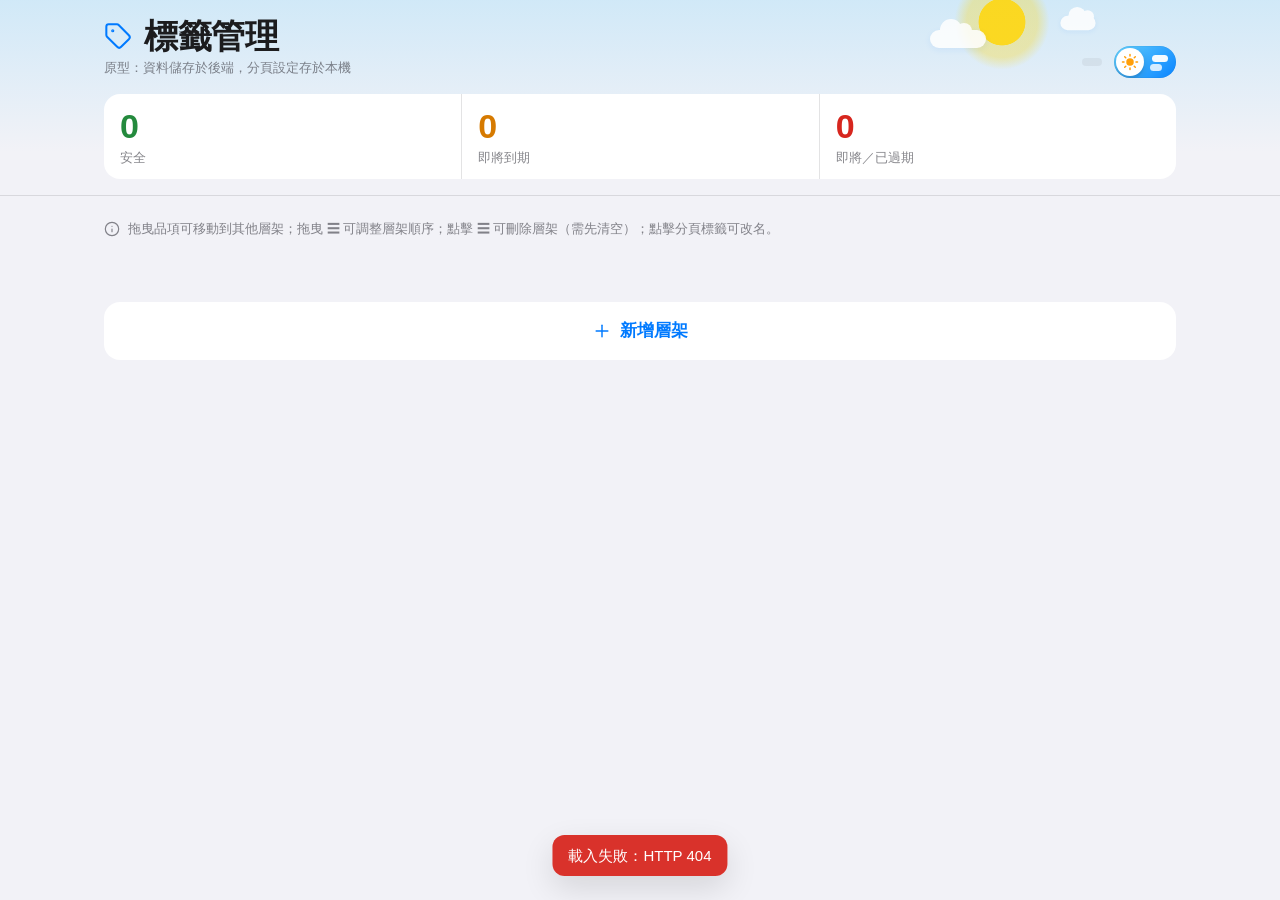
==== commit 4efc18d6: "feat: 日夜模式切換、Loop 驗證工具與文件，修正 loop 發現的問題 - 新增 iOS 風格日夜切換開關（點擊/拖曳把手/鍵盤），白天太陽與雲、夜間月亮與星星，選擇存於 localStora" ====
--- a/src/main/resources/static/index.html
+++ b/src/main/resources/static/index.html
@@ -5,6 +5,10 @@
 <meta name="viewport" content="width=device-width, initial-scale=1.0, viewport-fit=cover">
 <meta name="color-scheme" content="light dark">
 <title>標籤管理</title>
+<script>
+/* Apply the saved theme before CSS paints to avoid a flash */
+(function(){try{var t=localStorage.getItem('lm_theme');if(t==='light'||t==='dark')document.documentElement.setAttribute('data-theme',t);}catch(e){}})();
+</script>
 <style>
 /* ---------- 色彩 Tokens ---------- */
 :root{
@@ -27,6 +31,8 @@
   --radius-md:12px;
   --radius-sm:8px;
   --shadow-lift:0 12px 32px rgba(0,0,0,.12);
+  --day:1;--night:0;
+  --sky-top:rgba(90,200,250,.22);
   color-scheme:light;
 }
 @media (prefers-color-scheme: dark){
@@ -42,6 +48,8 @@
     --overlay:rgba(0,0,0,.4);
     --glass:rgba(44,44,46,.72);
     --shadow-lift:0 12px 32px rgba(0,0,0,.48);
+    --day:0;--night:1;
+    --sky-top:rgba(88,86,214,.28);
     color-scheme:dark;
   }
 }
@@ -57,6 +65,8 @@
   --overlay:rgba(0,0,0,.4);
   --glass:rgba(44,44,46,.72);
   --shadow-lift:0 12px 32px rgba(0,0,0,.48);
+  --day:0;--night:1;
+  --sky-top:rgba(88,86,214,.28);
   color-scheme:dark;
 }
 
@@ -89,6 +99,87 @@
 .brand h1{font-size:28px;line-height:34px;font-weight:700;letter-spacing:-.4px}
 .proto{display:block;font-size:13px;color:var(--label-2);margin-top:2px}
 .date{font-size:13px;font-weight:500;color:var(--label-2);background:var(--fill);padding:4px 10px;border-radius:var(--radius-sm);white-space:nowrap}
+.title-tools{display:flex;align-items:center;gap:12px}
+
+/* ---------- 日夜情境（純裝飾） ---------- */
+.bar{position:relative;z-index:1}
+.sky{
+  position:absolute;inset:0;overflow:hidden;pointer-events:none;z-index:0;
+  background:linear-gradient(180deg,var(--sky-top) 0%,transparent 78%);
+  transition:background .5s ease;
+}
+.sky > *{position:absolute;transition:opacity .6s ease,transform .8s cubic-bezier(.34,1.3,.64,1)}
+.sky .sun{
+  top:-26px;right:18%;width:96px;height:96px;border-radius:50%;
+  background:radial-gradient(circle,#FFD60A 0 34%,rgba(255,214,10,.35) 35% 52%,rgba(255,204,0,0) 70%);
+  opacity:calc(var(--day) * .9);transform:translateY(calc(var(--night) * 40px));
+}
+.sky .cloud{
+  height:18px;border-radius:999px;background:#fff;
+  opacity:calc(var(--day) * .85);transform:translateX(calc(var(--night) * -30px));
+  box-shadow:0 2px 6px rgba(0,122,255,.08);
+}
+.sky .cloud::before,.sky .cloud::after{content:"";position:absolute;background:#fff;border-radius:50%}
+.sky .cloud::before{width:22px;height:22px;left:10px;top:-11px}
+.sky .cloud::after{width:16px;height:16px;left:26px;top:-7px}
+.sky .c1{top:30px;right:calc(18% + 64px);width:56px}
+.sky .c2{top:14px;right:calc(18% - 50px);width:44px;transform:translateX(calc(var(--night) * 30px)) scale(.8)}
+.sky .moon{
+  top:10px;right:18%;width:34px;height:34px;border-radius:50%;
+  box-shadow:inset -9px -3px 0 0 #F5F3CE;filter:drop-shadow(0 0 8px rgba(245,243,206,.45));
+  opacity:var(--night);transform:translateY(calc(var(--day) * -40px)) rotate(-18deg);
+}
+.sky .star{width:3px;height:3px;border-radius:50%;background:#fff;opacity:var(--night)}
+.sky .star.twinkle{animation:twinkle 2.6s ease-in-out infinite}
+.sky .s1{top:12px;right:30%}
+.sky .s2{top:34px;right:26%;animation-delay:.6s}
+.sky .s3{top:8px;right:11%;animation-delay:1.2s}
+.sky .s4{top:44px;right:13%;width:2px;height:2px}
+.sky .s5{top:22px;right:38%;width:2px;height:2px;animation-delay:1.8s}
+.sky .s6{top:50px;right:34%;width:2px;height:2px}
+@keyframes twinkle{0%,100%{opacity:calc(var(--night) * 1)}50%{opacity:calc(var(--night) * .25)}}
+
+/* ---------- 日夜切換開關（iOS Switch） ---------- */
+.theme-switch{
+  --w:62px;--h:32px;--pad:2px;--knob:28px;
+  position:relative;flex:none;width:var(--w);height:var(--h);border-radius:999px;
+  padding:0;touch-action:none;user-select:none;-webkit-user-select:none;
+  background:linear-gradient(135deg,#64D2FF,#0A84FF);
+  box-shadow:inset 0 0 0 .5px rgba(0,0,0,.08);
+  transition:background .35s ease;overflow:hidden;
+}
+.theme-switch[aria-checked="true"]{background:linear-gradient(135deg,#1C1C3C,#3A3A8C)}
+.busy .theme-switch{pointer-events:auto;opacity:1}
+.ts-deco{position:absolute;inset:0;pointer-events:none}
+.ts-deco i{position:absolute;display:block;transition:opacity .35s ease,transform .45s cubic-bezier(.34,1.3,.64,1)}
+.ts-cloud{height:7px;border-radius:999px;background:#fff;opacity:.95}
+.ts-cloud.a{width:16px;right:8px;top:9px}
+.ts-cloud.b{width:12px;right:14px;top:18px;opacity:.8}
+.ts-star{width:2px;height:2px;border-radius:50%;background:#fff;opacity:0;transform:translateY(6px)}
+.ts-star.a{left:10px;top:9px}
+.ts-star.b{left:18px;top:19px;width:3px;height:3px}
+.ts-star.c{left:26px;top:8px}
+.theme-switch[aria-checked="true"] .ts-cloud{opacity:0;transform:translateY(-6px)}
+.theme-switch[aria-checked="true"] .ts-star{opacity:1;transform:none}
+.ts-knob{
+  --x:0px;
+  position:absolute;top:var(--pad);left:var(--pad);
+  width:var(--knob);height:var(--knob);border-radius:999px;
+  background:#fff;box-shadow:0 3px 8px rgba(0,0,0,.15),0 3px 1px rgba(0,0,0,.06);
+  display:grid;place-items:center;
+  transform:translateX(var(--knob-x,var(--x)));
+  transition:transform .35s cubic-bezier(.34,1.4,.64,1),width .2s ease,background .35s ease;
+}
+.theme-switch[aria-checked="true"] .ts-knob{--x:calc(var(--w) - var(--knob) - var(--pad) * 2);background:#E5E5EA}
+.theme-switch.pressed .ts-knob{width:calc(var(--knob) + 6px)}
+.theme-switch.pressed[aria-checked="true"]:not(.dragging) .ts-knob{--x:calc(var(--w) - var(--knob) - 6px - var(--pad) * 2)}
+.theme-switch.dragging .ts-knob{transition:width .2s ease,background .35s ease}
+.ts-knob svg{position:absolute;width:18px;height:18px;transition:opacity .3s ease,transform .45s cubic-bezier(.34,1.3,.64,1)}
+.ts-sun{color:#FF9F0A}
+.ts-moon{color:#5E5CE6;opacity:0;transform:rotate(-90deg) scale(.5)}
+.theme-switch[aria-checked="true"] .ts-sun{opacity:0;transform:rotate(90deg) scale(.5)}
+.theme-switch[aria-checked="true"] .ts-moon{opacity:1;transform:none}
+.theme-switch:focus-visible{outline:2px solid var(--blue);outline-offset:3px;border-radius:999px}
 
 .counts{
   display:grid;grid-template-columns:repeat(3,1fr);
@@ -150,19 +241,15 @@
   cursor:pointer;user-select:none;
 }
 .page-tab[aria-selected="true"]{background:var(--surface);color:var(--label);box-shadow:0 1px 3px rgba(0,0,0,.12)}
-.pt-n{margin-left:6px;font-size:13px;opacity:.6}
-.pt-input{
-  width:7em;border:0;background:transparent;font:inherit;color:var(--label);
-  text-align:center;outline:none;border-bottom:1px solid var(--blue);
-}
-.pt-input::placeholder{color:var(--label-3)}
 .page-add{
   flex:none;padding:6px 14px;border-radius:999px;
   color:var(--blue);font-size:18px;font-weight:600;white-space:nowrap;
   background:var(--fill);transition:background .2s ease;
 }
 .page-add:hover{background:rgba(0,122,255,.12)}
-.page-del{flex:none;padding:6px 10px;color:var(--red-d);font-size:13px;font-weight:500;white-space:nowrap;margin-left:auto}
+.del-page-btn{width:100%;padding:14px 20px;text-align:center;color:var(--red);font-size:17px;font-weight:500;cursor:pointer}
+.del-page-btn:hover{opacity:.75}
+.del-page-btn:disabled{opacity:.35;cursor:not-allowed}
 
 /* 品項卡 */
 .item-card{
@@ -367,6 +454,12 @@
 <body>
 
 <header class="topbar">
+  <div class="sky" aria-hidden="true">
+    <i class="sun"></i><i class="cloud c1"></i><i class="cloud c2"></i>
+    <i class="moon"></i>
+    <i class="star twinkle s1"></i><i class="star twinkle s2"></i><i class="star twinkle s3"></i>
+    <i class="star s4"></i><i class="star twinkle s5"></i><i class="star s6"></i>
+  </div>
   <div class="bar">
     <div class="title-row">
       <div>
@@ -376,7 +469,19 @@
         </div>
         <span class="proto">原型：資料儲存於後端，分頁設定存於本機</span>
       </div>
-      <div class="date" id="today"></div>
+      <div class="title-tools">
+        <div class="date" id="today"></div>
+        <button type="button" class="theme-switch" id="theme-switch" role="switch" aria-checked="false" aria-label="夜間模式">
+          <span class="ts-deco" aria-hidden="true">
+            <i class="ts-cloud a"></i><i class="ts-cloud b"></i>
+            <i class="ts-star a"></i><i class="ts-star b"></i><i class="ts-star c"></i>
+          </span>
+          <span class="ts-knob" aria-hidden="true">
+            <svg class="ts-sun" viewBox="0 0 24 24" fill="none" stroke="currentColor" stroke-width="2" stroke-linecap="round"><circle cx="12" cy="12" r="4" fill="currentColor"/><path d="M12 2v2M12 20v2M4.93 4.93l1.41 1.41M17.66 17.66l1.41 1.41M2 12h2M20 12h2M4.93 19.07l1.41-1.41M17.66 6.34l1.41-1.41"/></svg>
+            <svg class="ts-moon" viewBox="0 0 24 24" fill="currentColor"><path d="M20.5 14.5A8.5 8.5 0 0 1 9.5 3.5a8.5 8.5 0 1 0 11 11z"/></svg>
+          </span>
+        </button>
+      </div>
     </div>
     <div class="counts" role="group" aria-label="狀態統計">
       <div class="count"><span class="count-num green tabular" id="cnt-green">0</span><span class="count-label">安全</span></div>
@@ -398,6 +503,32 @@
     <span>新增層架</span>
   </button>
 </main>
+
+<!-- 分頁設定 -->
+<div id="page-modal" class="modal hidden" role="dialog" aria-modal="true" aria-labelledby="page-modal-title">
+  <div class="sheet">
+    <div class="sheet-bar">
+      <button type="button" class="text-btn" id="page-modal-cancel">取消</button>
+      <h3 id="page-modal-title">分頁設定</h3>
+      <button type="button" class="text-btn strong" id="page-modal-save">儲存</button>
+    </div>
+    <div class="sheet-body">
+      <div class="group">
+        <div class="field">
+          <div class="row">
+            <label for="page-name-input">分頁名稱</label>
+            <input id="page-name-input" maxlength="10" placeholder="分頁名稱" autocomplete="off">
+          </div>
+          <small class="err" id="e-page"></small>
+        </div>
+      </div>
+      <div class="group" id="page-delete-group">
+        <button type="button" class="del-page-btn" id="page-delete-btn">刪除此分頁</button>
+        <small id="page-delete-err" class="err"></small>
+      </div>
+    </div>
+  </div>
+</div>
 
 <!-- 新增層架 -->
 <div id="shelf-modal" class="modal hidden" role="dialog" aria-modal="true" aria-labelledby="shelf-title">
@@ -519,7 +650,6 @@
   let pages = [];
   let currentPageId = 1;
   let shelfPageMap = {};   // { shelfId(Number): pageId }
-  let pageRenaming = false;
   const INIT_PER_PAGE = 4;
 
   function loadPageState() {
@@ -666,75 +796,17 @@
       btn.className = 'page-tab';
       btn.setAttribute('aria-selected', p.id === currentPageId);
       btn.dataset.pageId = p.id;
-
-      const count = shelves.filter(s => shelfPageMap[s.id] === p.id).length;
-
-      if (p.id === currentPageId && pageRenaming) {
-        // 改名模式
-        const inp = document.createElement('input');
-        inp.className = 'pt-input';
-        inp.value = p.name;
-        inp.maxLength = 10;
-        inp.placeholder = '名稱';
-        btn.appendChild(inp);
-        if (count > 0) {
-          const n = document.createElement('span');
-          n.className = 'pt-n';
-          n.textContent = `(${count})`;
-          btn.appendChild(n);
+      btn.textContent = p.name;
+      btn.addEventListener('click', () => {
+        if (p.id === currentPageId) {
+          openPageModal(p.id);
+        } else {
+          currentPageId = p.id;
+          render();
         }
-        const commit = () => {
-          const v = inp.value.trim();
-          if (v) p.name = v;
-          pageRenaming = false;
-          savePageState();
-          renderPages();
-        };
-        inp.addEventListener('blur', commit);
-        inp.addEventListener('keydown', e => {
-          if (e.key === 'Enter') { e.preventDefault(); inp.blur(); }
-          if (e.key === 'Escape') { pageRenaming = false; renderPages(); }
-        });
-        setTimeout(() => { inp.select(); inp.focus(); }, 10);
-      } else {
-        btn.textContent = p.name;
-        if (count > 0) {
-          const n = document.createElement('span');
-          n.className = 'pt-n';
-          n.textContent = `(${count})`;
-          btn.appendChild(n);
-        }
-        btn.addEventListener('click', () => {
-          if (p.id === currentPageId) {
-            pageRenaming = true;
-            renderPages();
-          } else {
-            currentPageId = p.id;
-            pageRenaming = false;
-            render();
-          }
-        });
-      }
+      });
       nav.appendChild(btn);
     });
-
-    // 刪除當前分頁（需無層架）
-    const curCount = shelves.filter(s => shelfPageMap[s.id] === currentPageId).length;
-    if (pages.length > 1 && curCount === 0) {
-      const del = document.createElement('button');
-      del.type = 'button';
-      del.className = 'page-del';
-      del.textContent = '刪除此頁';
-      del.addEventListener('click', async () => {
-        const name = pages.find(p => p.id === currentPageId)?.name || '';
-        if (!await ask(`確定刪除「${name}」分頁嗎？（無法復原）`, '刪除')) return;
-        pages = pages.filter(p => p.id !== currentPageId);
-        currentPageId = pages[0].id;
-        savePageState();
-        render();
-      });
-      nav.appendChild(del);
-    }
 
     // 新增分頁 +
     const addBtn = document.createElement('button');
@@ -746,12 +818,65 @@
       const newId = Date.now();
       pages.push({ id: newId, name: String(pages.length + 1) });
       currentPageId = newId;
-      pageRenaming = true;
       savePageState();
-      renderPages();
+      render();
+      openPageModal(newId);
     });
     nav.appendChild(addBtn);
   }
+
+  /* ---- 分頁設定彈窗 ---- */
+  function openPageModal(pageId) {
+    const p = pages.find(pg => pg.id === pageId);
+    if (!p) return;
+    const modal = $('#page-modal');
+    const inp = $('#page-name-input');
+    const err = $('#e-page');
+    const delBtn = $('#page-delete-btn');
+    const delErr = $('#page-delete-err');
+    inp.value = p.name;
+    err.textContent = '';
+    delErr.textContent = '';
+    $('#page-delete-group').style.display = pages.length > 1 ? '' : 'none';
+    showModal(modal);
+    setTimeout(() => { inp.select(); inp.focus(); }, 10);
+
+    $('#page-modal-save').onclick = () => {
+      const v = inp.value.trim();
+      if (!v) { err.textContent = '名稱不可為空'; return; }
+      p.name = v;
+      savePageState();
+      closePageModal();
+      renderPages();
+    };
+
+    delBtn.onclick = async () => {
+      delErr.textContent = '';
+      const shelfCount = shelves.filter(s => shelfPageMap[s.id] === pageId).length;
+      if (shelfCount > 0) {
+        delErr.textContent = `此分頁還有 ${shelfCount} 個層架，請先清空才能刪除`;
+        return;
+      }
+      const itemCount = shelves.filter(s => shelfPageMap[s.id] === pageId)
+        .reduce((n, s) => n + (s.items?.length || 0), 0);
+      if (itemCount > 0) {
+        delErr.textContent = `此分頁還有 ${itemCount} 個食品，請先清空才能刪除`;
+        return;
+      }
+      if (!await ask(`確定刪除「${p.name}」分頁？`, '刪除')) return;
+      if (!await ask(`刪除後無法復原！確定要永久刪除「${p.name}」嗎？`, '確定刪除')) return;
+      pages = pages.filter(pg => pg.id !== pageId);
+      if (currentPageId === pageId) currentPageId = pages[0].id;
+      savePageState();
+      closePageModal();
+      render();
+    };
+  }
+
+  function closePageModal() { hideModal($('#page-modal')); }
+
+  $('#page-modal-cancel').addEventListener('click', closePageModal);
+  $('#page-modal').addEventListener('click', e => { if (e.target === $('#page-modal')) closePageModal(); });
 
   /* ---- 主渲染 ---- */
   function render() {
@@ -1042,9 +1167,16 @@
     return null;
   }
 
+  // Hysteresis: moving the slot reflows the page, which can put a *stationary* pointer
+  // over a different spot and bounce the slot back every frame. After each slot move,
+  // require the pointer to travel SLOT_LOCK_PX (page coords, so auto-scroll still counts).
+  const SLOT_LOCK_PX = 6;
   function placeSlot(d, container, before, sel) {
     if (d.slot.parentNode === container && d.slot.nextSibling === before) return;
+    const lp = toLayout(d.px, d.py);
+    if (d.lock && Math.hypot(lp.x - d.lock.x, lp.y - d.lock.y) < SLOT_LOCK_PX) return;
     flip(() => container.insertBefore(d.slot, before), sel);
+    d.lock = lp;
   }
 
   function setOver(d, rack) {
@@ -1065,11 +1197,12 @@
     const rack = under ? under.closest('.rack') : null;
     if (rack) {
       placeSlot(d, rack, insertPointFor(rack, lp.x, lp.y), '.item-card');
-      setOver(d, rack);
     } else {
       placeSlot(d, d.parent0, d.before0, '.item-card');
-      setOver(d, null);
     }
+    // highlight follows where the slot really is (it may be held by the hysteresis lock)
+    const slotRack = d.slot.parentNode;
+    setOver(d, rack && slotRack === rack ? rack : (slotRack === d.parent0 && !rack ? null : d.overRack));
   }
 
   function tick() {
@@ -1227,10 +1360,88 @@
   window.addEventListener('pointercancel', onWinUp);
   window.addEventListener('touchmove', e => { if (drag) e.preventDefault(); }, { passive: false });
 
+  /* ---- 日夜模式（iOS Switch：點擊 / 拖曳把手 / 鍵盤） ---- */
+  const THEME_KEY = 'lm_theme';
+  const themeSw = $('#theme-switch');
+  const darkMql = window.matchMedia ? window.matchMedia('(prefers-color-scheme: dark)') : null;
+
+  function storedTheme() {
+    try {
+      const t = localStorage.getItem(THEME_KEY);
+      return (t === 'light' || t === 'dark') ? t : null;
+    } catch (e) { return null; }
+  }
+  function systemTheme() { return darkMql && darkMql.matches ? 'dark' : 'light'; }
+
+  function applyTheme(theme, persist) {
+    document.documentElement.setAttribute('data-theme', theme);
+    if (persist) { try { localStorage.setItem(THEME_KEY, theme); } catch (e) {} }
+    const night = theme === 'dark';
+    themeSw.setAttribute('aria-checked', String(night));
+    themeSw.title = night ? '夜間模式（點擊或滑動切換為白天）' : '白天模式（點擊或滑動切換為夜間）';
+  }
+  function currentTheme() { return document.documentElement.getAttribute('data-theme') === 'dark' ? 'dark' : 'light'; }
+  function toggleTheme() { applyTheme(currentTheme() === 'dark' ? 'light' : 'dark', true); }
+
+  applyTheme(storedTheme() || systemTheme(), false);
+  if (darkMql) {
+    const onSys = () => { if (!storedTheme()) applyTheme(systemTheme(), false); };
+    if (darkMql.addEventListener) darkMql.addEventListener('change', onSys);
+    else if (darkMql.addListener) darkMql.addListener(onSys);
+  }
+
+  let swDrag = null;
+  let swSuppressClick = false;
+  function swTravel() {
+    const knob = themeSw.querySelector('.ts-knob');
+    return Math.max(0, themeSw.clientWidth - knob.offsetWidth - 4);
+  }
+  themeSw.addEventListener('pointerdown', e => {
+    if (e.button !== 0) return;
+    swDrag = {
+      id: e.pointerId, sx: e.clientX, moved: false,
+      start: currentTheme() === 'dark' ? swTravel() : 0, x: 0,
+    };
+    themeSw.classList.add('pressed');
+    try { themeSw.setPointerCapture(e.pointerId); } catch (err) {}
+  });
+  themeSw.addEventListener('pointermove', e => {
+    if (!swDrag || e.pointerId !== swDrag.id) return;
+    const dx = e.clientX - swDrag.sx;
+    if (!swDrag.moved && Math.abs(dx) <= 3) return;
+    swDrag.moved = true;
+    themeSw.classList.add('dragging');
+    const travel = swTravel();
+    swDrag.x = Math.max(0, Math.min(travel, swDrag.start + dx));
+    themeSw.style.setProperty('--knob-x', swDrag.x + 'px');
+    swDrag.travel = travel;
+  });
+  function endSwDrag(e, cancelled) {
+    if (!swDrag || e.pointerId !== swDrag.id) return;
+    const d = swDrag;
+    swDrag = null;
+    themeSw.classList.remove('pressed', 'dragging');
+    themeSw.style.removeProperty('--knob-x');
+    if (!d.moved) return;           // plain tap → handled by click
+    swSuppressClick = true;
+    setTimeout(() => { swSuppressClick = false; }, 400);
+    if (cancelled) return;
+    const want = d.x > (d.travel || swTravel()) / 2 ? 'dark' : 'light';
+    if (want !== currentTheme()) applyTheme(want, true);
+  }
+  themeSw.addEventListener('pointerup', e => endSwDrag(e, false));
+  themeSw.addEventListener('pointercancel', e => endSwDrag(e, true));
+  themeSw.addEventListener('lostpointercapture', e => endSwDrag(e, true));
+  themeSw.addEventListener('click', e => {
+    if (swSuppressClick) { swSuppressClick = false; e.preventDefault(); return; }
+    toggleTheme();
+  });
+
   /* ---- 鍵盤 ---- */
   document.addEventListener('keydown', e => {
     if (e.key !== 'Escape') return;
     if (!$('#ask').classList.contains('hidden')) $('#ask-cancel').click();
+    else if (!$('#page-modal').classList.contains('hidden')) closePageModal();
     else if (!$('#shelf-modal').classList.contains('hidden')) closeShelfModal();
     else if (!$('#add').classList.contains('hidden')) closeAdd();
   });
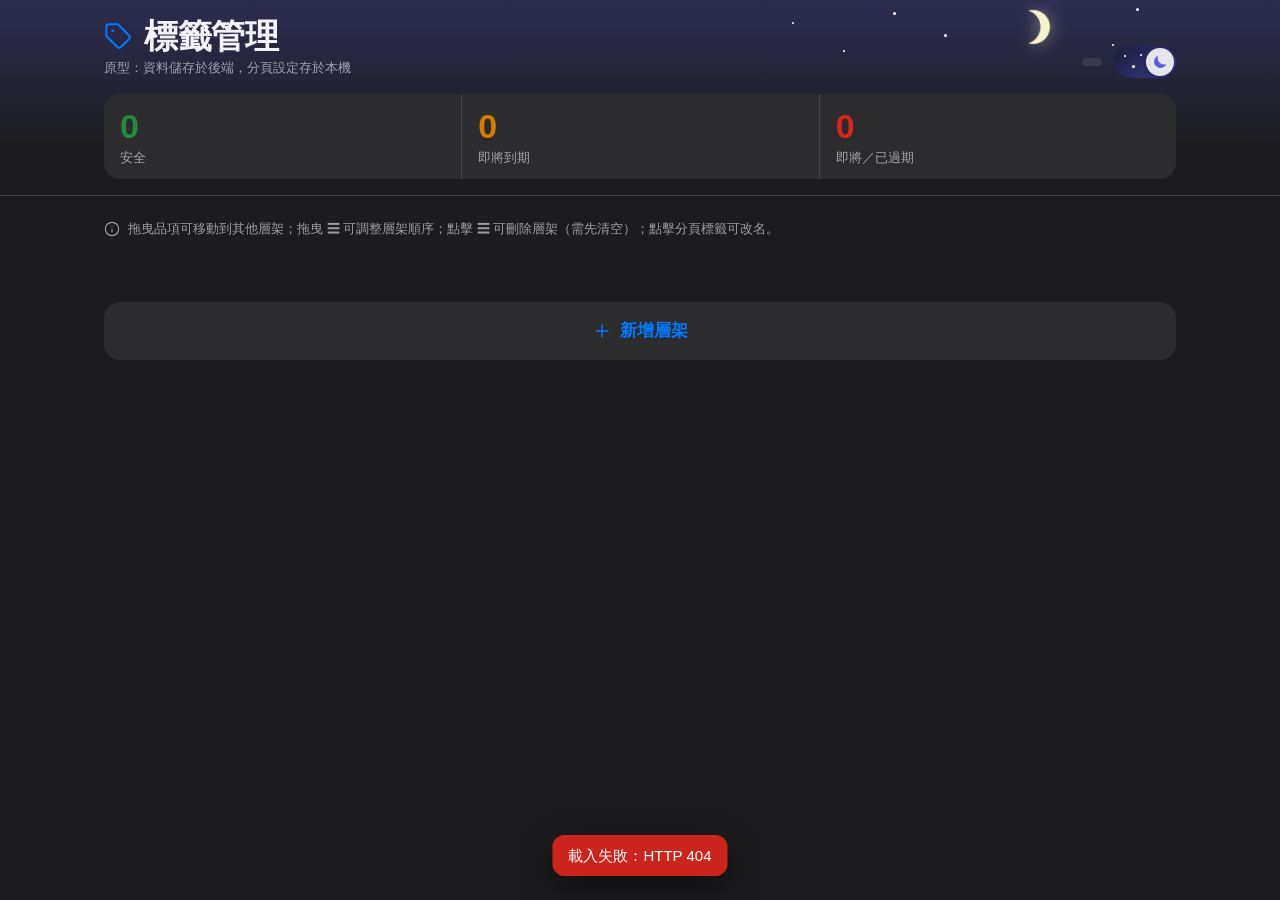
==== commit cdb26b67: "feat: 日夜模式依時段自動切換，並只允許本機電腦存取 - 16:00–04:00 自動夜間，其餘白天；手動切換保留到下一個時段界線 - LocalOnlyFilter 拒絕非本機請求（403），手" ====
--- a/src/main/resources/static/index.html
+++ b/src/main/resources/static/index.html
@@ -7,7 +7,25 @@
 <title>標籤管理</title>
 <script>
 /* Apply the saved theme before CSS paints to avoid a flash */
-(function(){try{var t=localStorage.getItem('lm_theme');if(t==='light'||t==='dark')document.documentElement.setAttribute('data-theme',t);}catch(e){}})();
+/* 日夜模式：16:00–04:00 為夜間，其餘為白天；手動切換只維持到下一個時段界線 */
+(function(){
+  function scheduled(d){var h=d.getHours();return (h>=16||h<4)?'dark':'light';}
+  function nextBoundary(d){
+    var n=new Date(d.getTime());n.setSeconds(0,0);
+    var h=d.getHours();
+    if(h<4){n.setHours(4,0,0,0);}
+    else if(h<16){n.setHours(16,0,0,0);}
+    else{n.setDate(n.getDate()+1);n.setHours(4,0,0,0);}
+    return n.getTime();
+  }
+  function effective(now){
+    try{var o=JSON.parse(localStorage.getItem('lm_theme_override')||'null');
+      if(o&&(o.theme==='light'||o.theme==='dark')&&now<o.until)return o.theme;}catch(e){}
+    return scheduled(new Date(now));
+  }
+  window.lmTheme={scheduled:scheduled,nextBoundary:nextBoundary,effective:effective};
+  document.documentElement.setAttribute('data-theme',effective(Date.now()));
+})();
 </script>
 <style>
 /* ---------- 色彩 Tokens ---------- */
@@ -1361,34 +1379,44 @@
   window.addEventListener('touchmove', e => { if (drag) e.preventDefault(); }, { passive: false });
 
   /* ---- 日夜模式（iOS Switch：點擊 / 拖曳把手 / 鍵盤） ---- */
-  const THEME_KEY = 'lm_theme';
+  const OVERRIDE_KEY = 'lm_theme_override';
   const themeSw = $('#theme-switch');
-  const darkMql = window.matchMedia ? window.matchMedia('(prefers-color-scheme: dark)') : null;
-
-  function storedTheme() {
+  try { localStorage.removeItem('lm_theme'); } catch (e) {}   // 舊版設定已不再使用
+
+  // 手動切換的結果只保留到下一個時段界線（04:00 或 16:00），到點自動依時段切換
+  function setOverride(theme) {
     try {
-      const t = localStorage.getItem(THEME_KEY);
-      return (t === 'light' || t === 'dark') ? t : null;
-    } catch (e) { return null; }
-  }
-  function systemTheme() { return darkMql && darkMql.matches ? 'dark' : 'light'; }
-
-  function applyTheme(theme, persist) {
+      localStorage.setItem(OVERRIDE_KEY, JSON.stringify({ theme, until: lmTheme.nextBoundary(new Date()) }));
+    } catch (e) {}
+  }
+  function clearExpiredOverride() {
+    try {
+      const raw = localStorage.getItem(OVERRIDE_KEY);
+      if (!raw) return;
+      const o = JSON.parse(raw);
+      if (!(o && Date.now() < o.until)) localStorage.removeItem(OVERRIDE_KEY);
+    } catch (e) { try { localStorage.removeItem(OVERRIDE_KEY); } catch (err) {} }
+  }
+
+  function applyTheme(theme) {
     document.documentElement.setAttribute('data-theme', theme);
-    if (persist) { try { localStorage.setItem(THEME_KEY, theme); } catch (e) {} }
     const night = theme === 'dark';
     themeSw.setAttribute('aria-checked', String(night));
     themeSw.title = night ? '夜間模式（點擊或滑動切換為白天）' : '白天模式（點擊或滑動切換為夜間）';
   }
   function currentTheme() { return document.documentElement.getAttribute('data-theme') === 'dark' ? 'dark' : 'light'; }
-  function toggleTheme() { applyTheme(currentTheme() === 'dark' ? 'light' : 'dark', true); }
-
-  applyTheme(storedTheme() || systemTheme(), false);
-  if (darkMql) {
-    const onSys = () => { if (!storedTheme()) applyTheme(systemTheme(), false); };
-    if (darkMql.addEventListener) darkMql.addEventListener('change', onSys);
-    else if (darkMql.addListener) darkMql.addListener(onSys);
-  }
+  function manualTheme(theme) { setOverride(theme); applyTheme(theme); }
+  function toggleTheme() { manualTheme(currentTheme() === 'dark' ? 'light' : 'dark'); }
+
+  // 依目前時間同步；時段界線到了就自動切換（覆蓋值過期即清除）
+  function syncTheme() {
+    clearExpiredOverride();
+    const want = lmTheme.effective(Date.now());
+    if (want !== currentTheme()) applyTheme(want);
+  }
+  applyTheme(lmTheme.effective(Date.now()));
+  setInterval(syncTheme, 30000);
+  document.addEventListener('visibilitychange', () => { if (!document.hidden) syncTheme(); });
 
   let swDrag = null;
   let swSuppressClick = false;
@@ -1427,7 +1455,7 @@
     setTimeout(() => { swSuppressClick = false; }, 400);
     if (cancelled) return;
     const want = d.x > (d.travel || swTravel()) / 2 ? 'dark' : 'light';
-    if (want !== currentTheme()) applyTheme(want, true);
+    if (want !== currentTheme()) manualTheme(want);
   }
   themeSw.addEventListener('pointerup', e => endSwDrag(e, false));
   themeSw.addEventListener('pointercancel', e => endSwDrag(e, true));
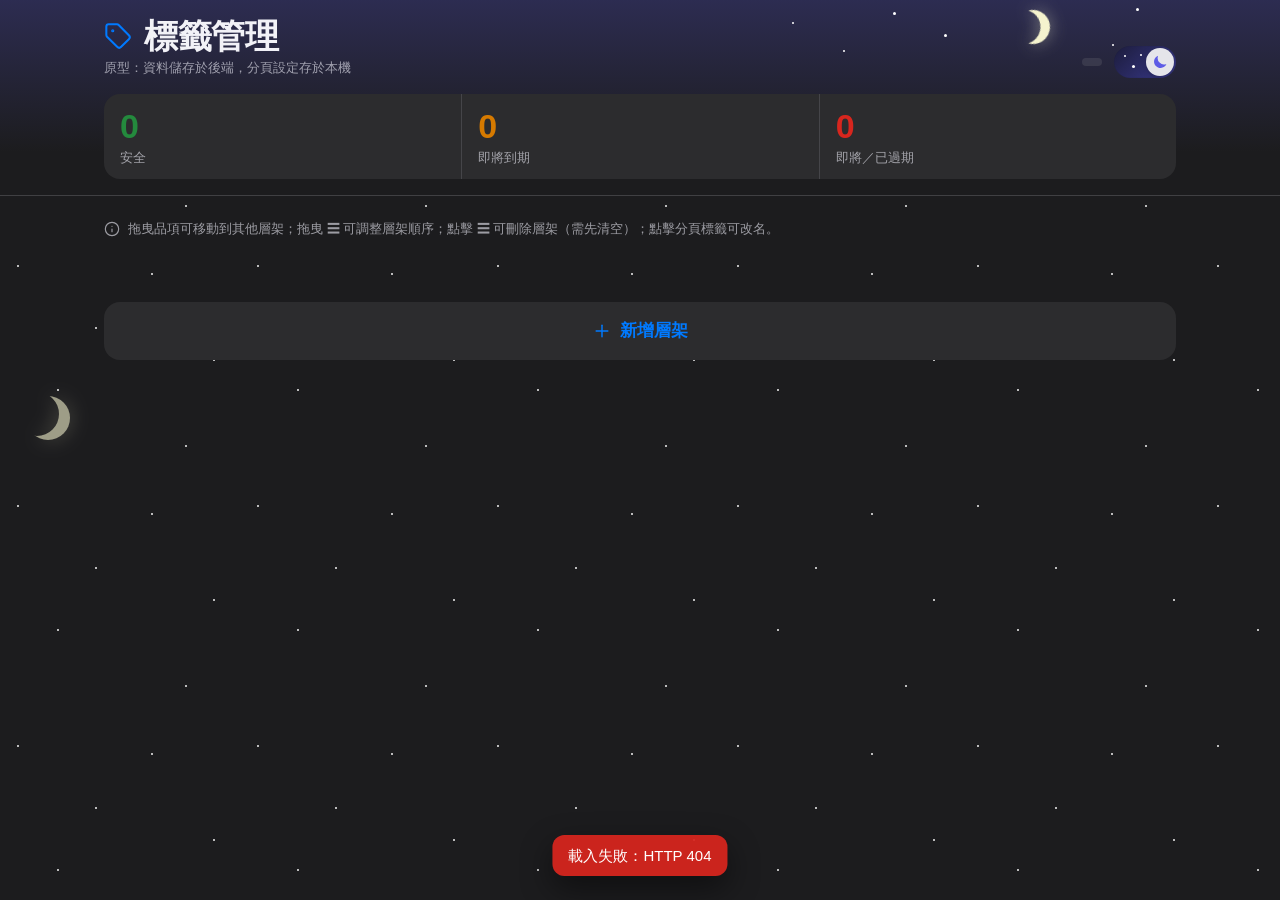
==== commit 28d53512: "feat: 整頁日夜情境裝飾（白天雲與太陽、夜間星星與月亮） Co-Authored-By: Claude Opus 5.5 <noreply@anthropic.com>" ====
--- a/src/main/resources/static/index.html
+++ b/src/main/resources/static/index.html
@@ -157,6 +157,39 @@
 .sky .s6{top:50px;right:34%;width:2px;height:2px}
 @keyframes twinkle{0%,100%{opacity:calc(var(--night) * 1)}50%{opacity:calc(var(--night) * .25)}}
 
+/* ---------- 整頁日夜情境（純裝飾，隨頁面往下捲動，位置以頁面高度百分比排列） ---------- */
+body{position:relative}
+main{position:relative;z-index:1}
+.page-sky{position:absolute;inset:0;overflow:hidden;pointer-events:none;z-index:0}
+.page-sky .p-stars{
+  position:absolute;inset:0;opacity:calc(var(--night) * .7);
+  background-image:
+    radial-gradient(1.5px 1.5px at 18px 26px,#fff 99%,transparent),
+    radial-gradient(1px 1px at 96px 88px,#fff 99%,transparent),
+    radial-gradient(1.5px 1.5px at 152px 34px,#fff 99%,transparent),
+    radial-gradient(1px 1px at 58px 150px,#fff 99%,transparent),
+    radial-gradient(1px 1px at 214px 120px,#fff 99%,transparent),
+    radial-gradient(1.5px 1.5px at 186px 206px,#fff 99%,transparent);
+  background-size:240px 240px;
+}
+.page-sky .psun{
+  position:absolute;width:128px;height:128px;border-radius:50%;
+  background:radial-gradient(circle,#FFD60A 0 34%,rgba(255,214,10,.35) 35% 52%,rgba(255,204,0,0) 70%);
+  opacity:calc(var(--day) * .45);
+}
+.page-sky .pmoon{
+  position:absolute;width:44px;height:44px;border-radius:50%;
+  box-shadow:inset -11px -4px 0 0 #F5F3CE;filter:drop-shadow(0 0 10px rgba(245,243,206,.4));
+  opacity:calc(var(--night) * .6);
+}
+.page-sky .pcloud{
+  position:absolute;width:var(--w,56px);height:18px;border-radius:999px;background:#fff;
+  opacity:calc(var(--day) * .5);box-shadow:0 2px 6px rgba(0,122,255,.06);
+}
+.page-sky .pcloud::before,.page-sky .pcloud::after{content:"";position:absolute;background:#fff;border-radius:50%}
+.page-sky .pcloud::before{width:22px;height:22px;left:10px;top:-11px}
+.page-sky .pcloud::after{width:16px;height:16px;left:26px;top:-7px}
+
 /* ---------- 日夜切換開關（iOS Switch） ---------- */
 .theme-switch{
   --w:62px;--h:32px;--pad:2px;--knob:28px;
@@ -470,6 +503,17 @@
 </style>
 </head>
 <body>
+
+<div class="page-sky" aria-hidden="true">
+  <div class="p-stars"></div>
+  <i class="psun" style="top:18%;right:-44px"></i>
+  <i class="pcloud" style="top:9%;left:6%;--w:64px"></i>
+  <i class="pmoon" style="top:44%;left:2%"></i>
+  <i class="pcloud" style="top:34%;right:12%;--w:48px"></i>
+  <i class="pcloud" style="top:66%;left:12%;--w:56px"></i>
+  <i class="psun" style="top:82%;left:-50px;width:110px;height:110px"></i>
+  <i class="pcloud" style="top:90%;right:18%;--w:72px"></i>
+</div>
 
 <header class="topbar">
   <div class="sky" aria-hidden="true">
